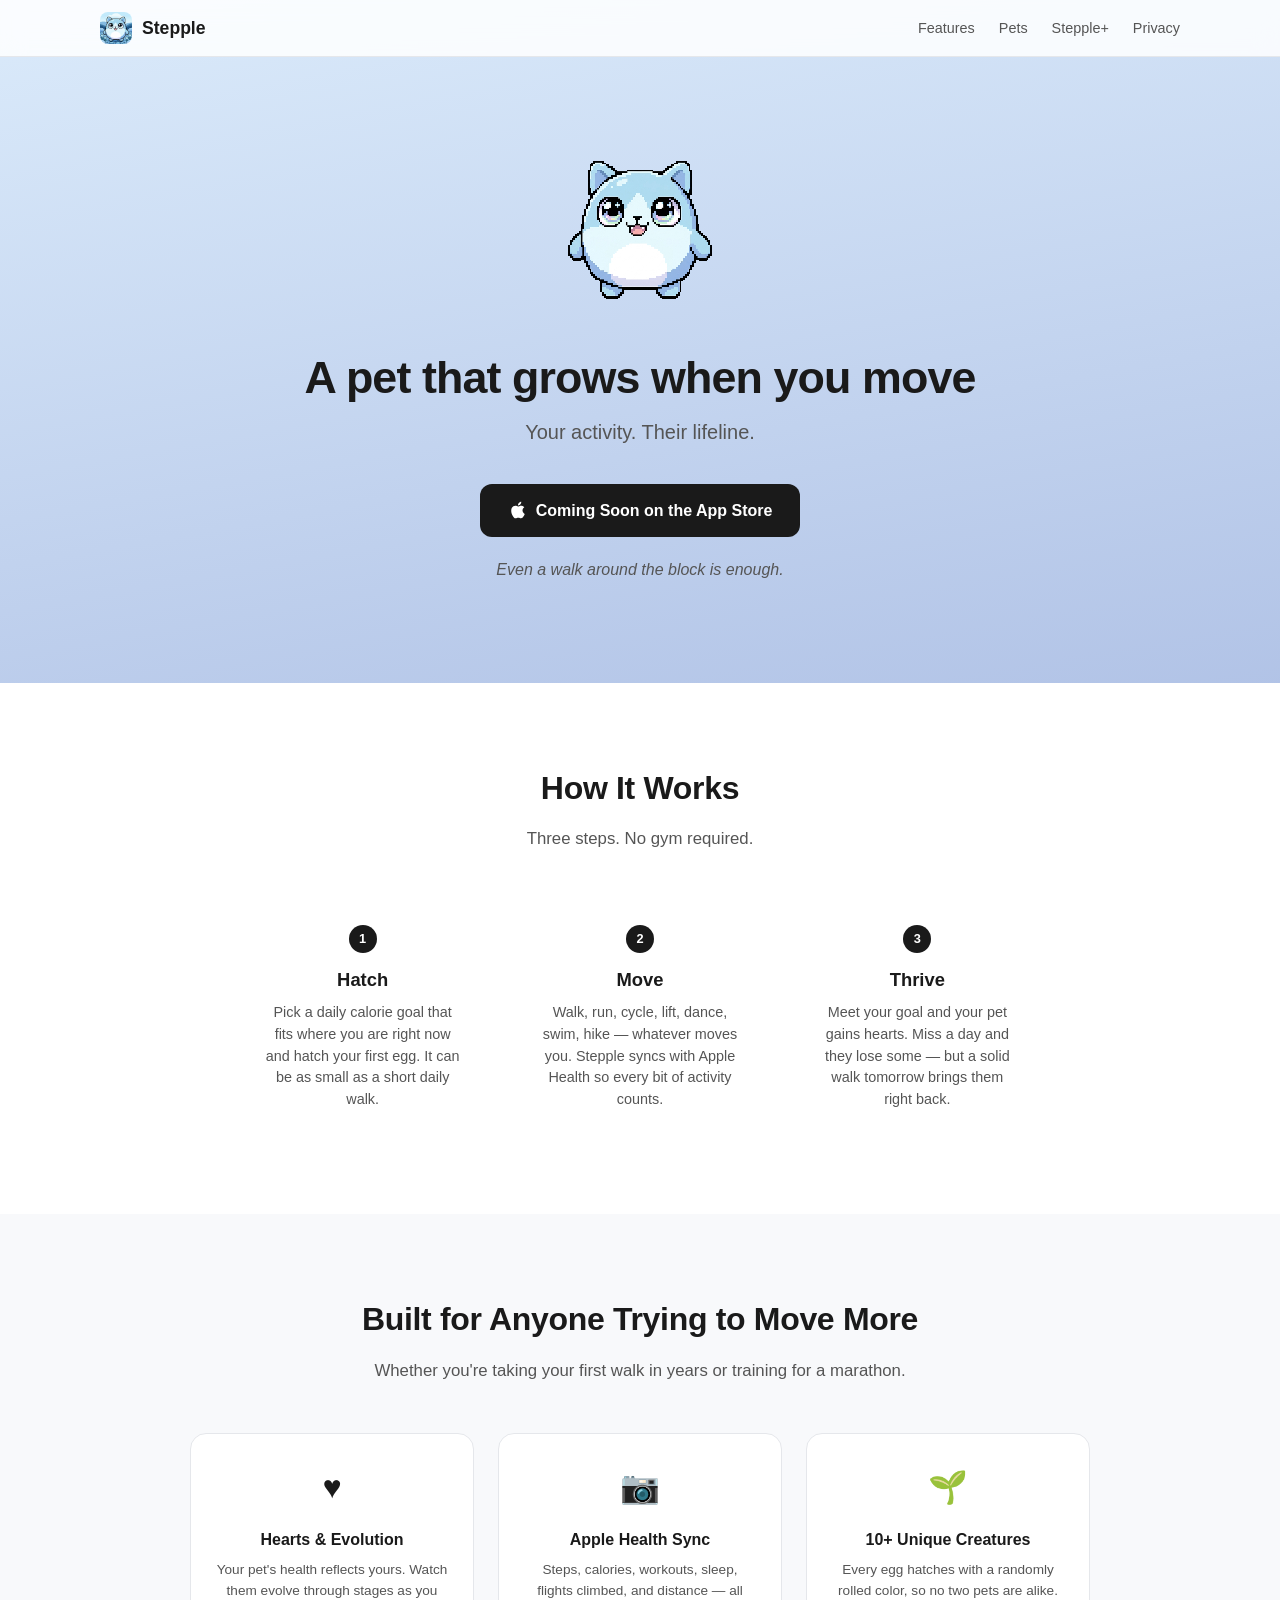
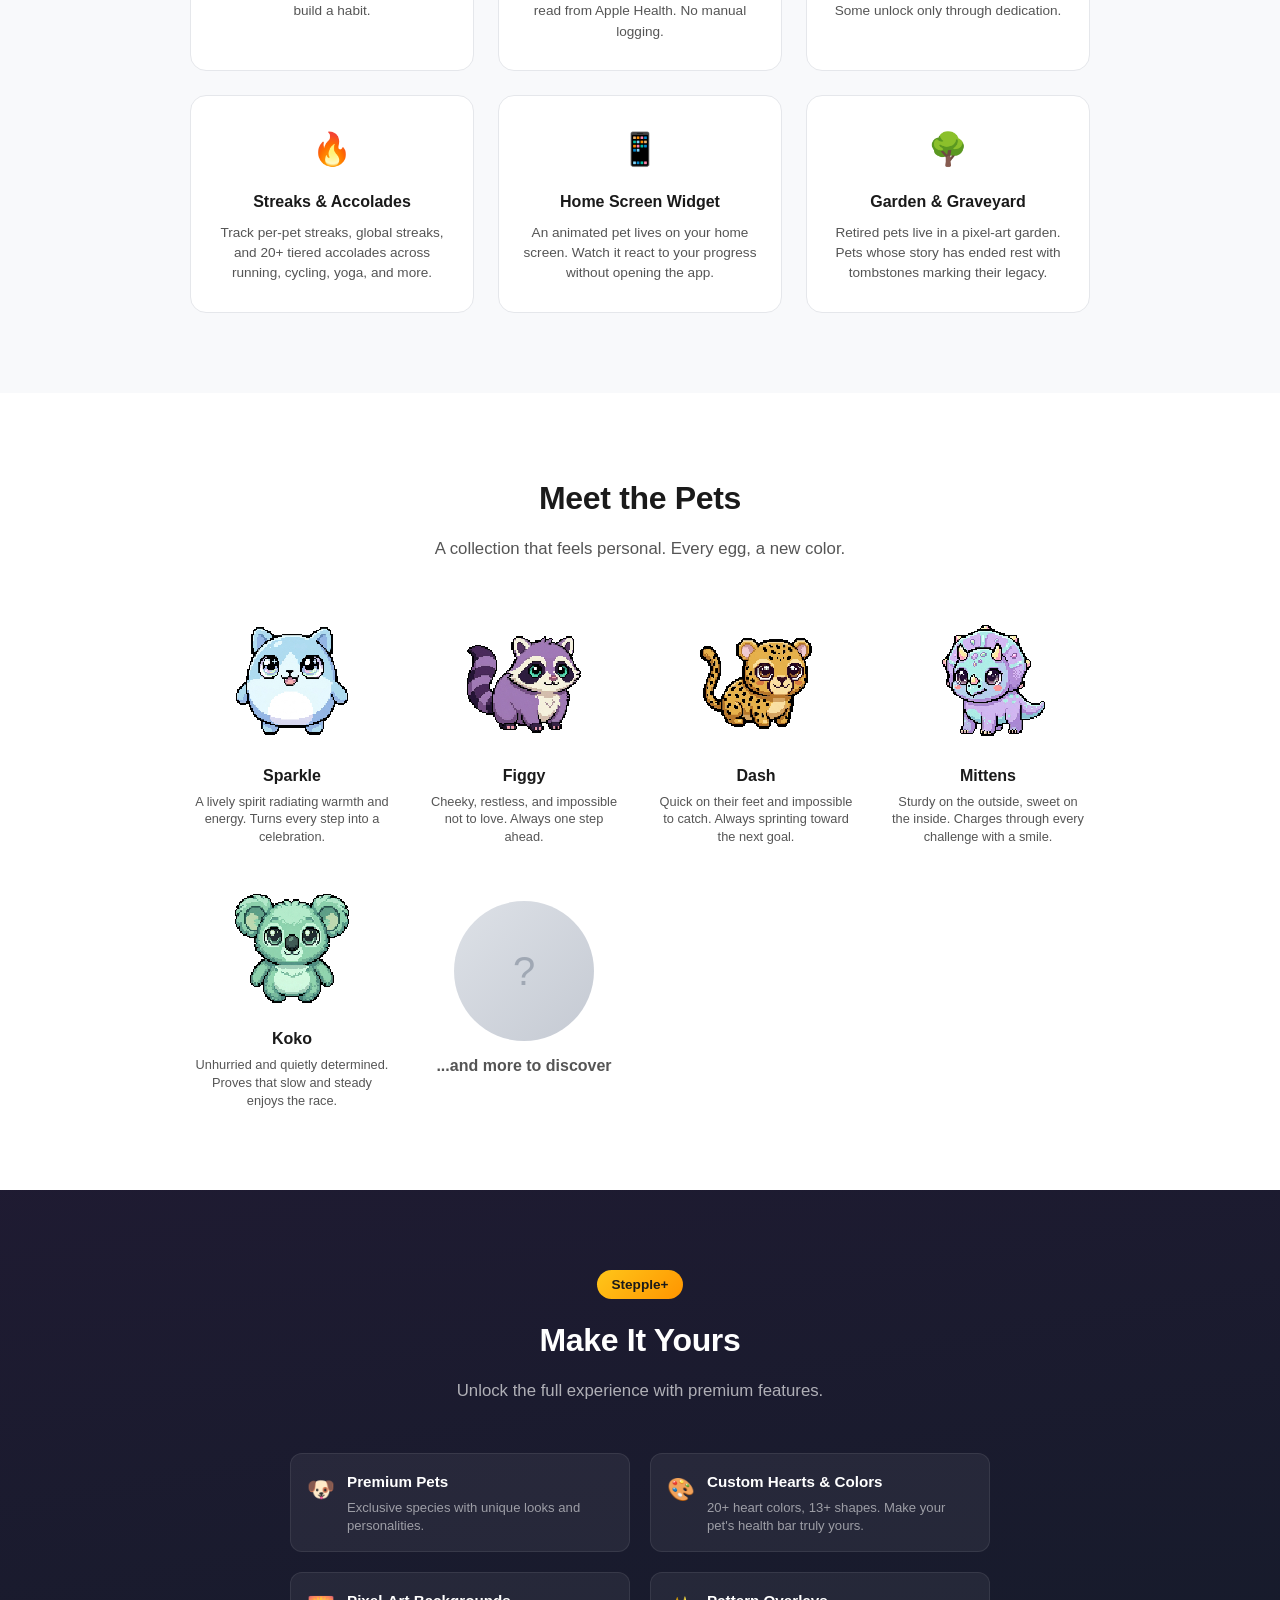
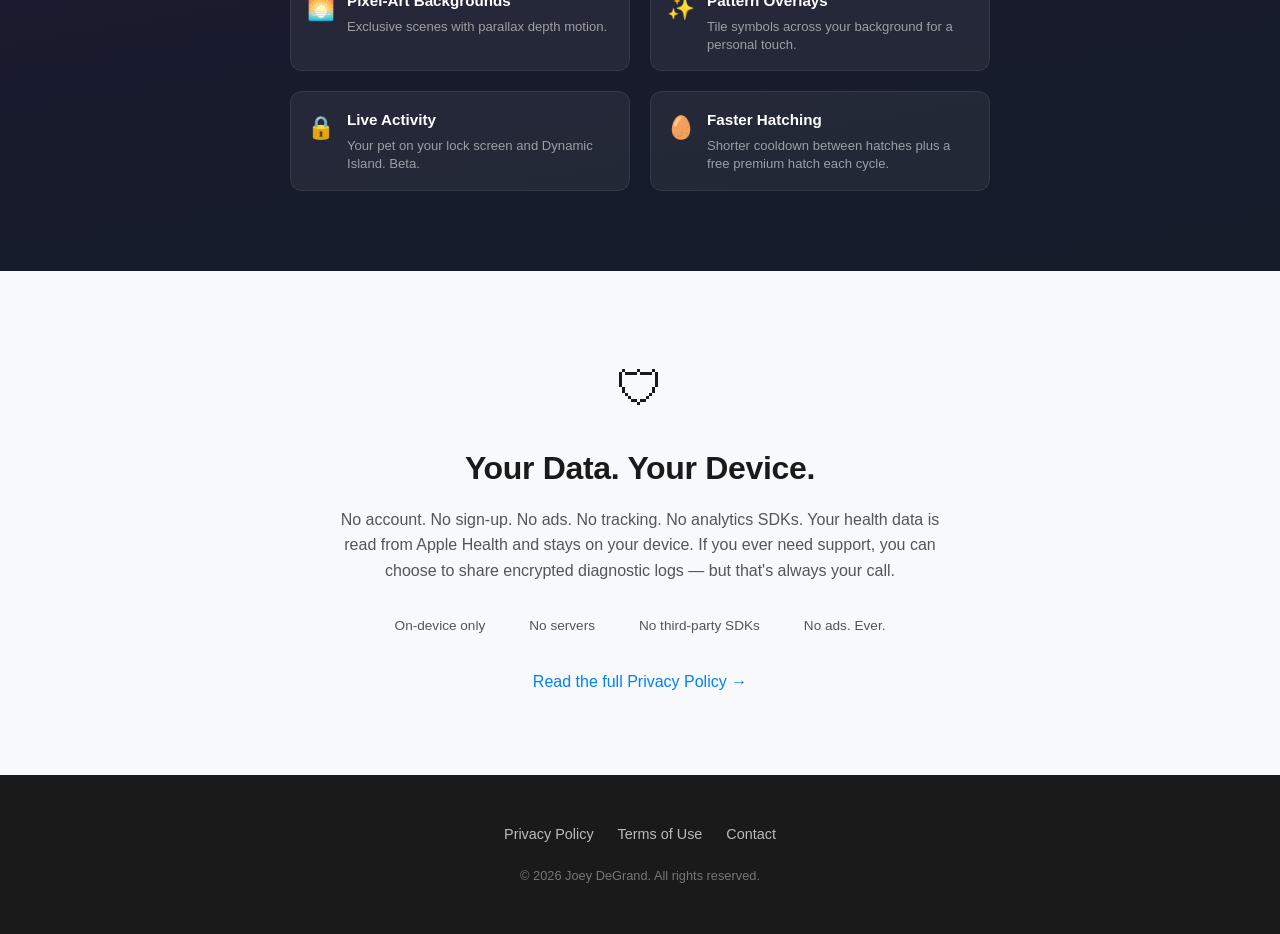
==== index.html @ e7aa1d79 "Initial Stepple website commit" ====
<!DOCTYPE html>
<html lang="en">
<head>
  <meta charset="UTF-8" />
  <meta name="viewport" content="width=device-width, initial-scale=1.0" />
  <title>Stepple — A pet that grows when you move</title>
  <meta name="description" content="Stepple is the little pet that grows when you move. Hatch an egg, set a daily calorie goal, and watch your pet thrive as you stay active. Coming soon to the App Store." />

  <!-- Open Graph -->
  <meta property="og:title" content="Stepple — A pet that grows when you move" />
  <meta property="og:description" content="Hatch an egg, set a daily calorie goal, and watch your pet thrive as you stay active." />
  <meta property="og:image" content="https://stepple.fit/assets/icon.png" />
  <meta property="og:url" content="https://stepple.fit" />
  <meta property="og:type" content="website" />

  <!-- Twitter Card -->
  <meta name="twitter:card" content="summary" />
  <meta name="twitter:title" content="Stepple — A pet that grows when you move" />
  <meta name="twitter:description" content="Hatch an egg, set a daily calorie goal, and watch your pet thrive as you stay active." />
  <meta name="twitter:image" content="https://stepple.fit/assets/icon.png" />

  <link rel="icon" type="image/png" href="assets/icon.png" />
  <link rel="apple-touch-icon" href="assets/icon.png" />
  <link rel="stylesheet" href="styles.css" />
</head>
<body>

  <!-- Navigation -->
  <nav class="nav">
    <div class="nav-inner">
      <a href="#" class="nav-brand">
        <img src="assets/icon.png" alt="Stepple icon" />
        Stepple
      </a>
      <ul class="nav-links">
        <li><a href="#features">Features</a></li>
        <li><a href="#pets">Pets</a></li>
        <li><a href="#plus">Stepple+</a></li>
        <li><a href="#privacy">Privacy</a></li>
      </ul>
    </div>
  </nav>

  <!-- Hero -->
  <section class="hero">
    <div class="container">
      <img src="assets/sparkle.png" alt="Sparkle, a Stepple pet" class="hero-sprite" />
      <h1>A pet that grows when you move</h1>
      <p class="subtitle">Your activity. Their lifeline.</p>
      <a href="#" class="cta-button" onclick="return false;">
        <svg viewBox="0 0 24 24" xmlns="http://www.w3.org/2000/svg"><path d="M18.71 19.5c-.83 1.24-1.71 2.45-3.05 2.47-1.34.03-1.77-.79-3.29-.79-1.53 0-2 .77-3.27.82-1.31.05-2.3-1.32-3.14-2.53C4.25 17 2.94 12.45 4.7 9.39c.87-1.52 2.43-2.48 4.12-2.51 1.28-.02 2.5.87 3.29.87.78 0 2.26-1.07 3.8-.91.65.03 2.47.26 3.64 1.98-.09.06-2.17 1.28-2.15 3.81.03 3.02 2.65 4.03 2.68 4.04-.03.07-.42 1.44-1.38 2.83M13 3.5c.73-.83 1.94-1.46 2.94-1.5.13 1.17-.34 2.35-1.04 3.19-.69.85-1.83 1.51-2.95 1.42-.15-1.15.41-2.35 1.05-3.11z"/></svg>
        Coming Soon on the App Store
      </a>
      <p class="tagline">Even a walk around the block is enough.</p>
    </div>
  </section>

  <!-- How It Works -->
  <section class="section" id="how">
    <div class="container">
      <h2 class="section-title">How It Works</h2>
      <p class="section-subtitle">Three steps. No gym required.</p>
      <div class="steps">
        <div class="step">
          <div class="step-number">1</div>
          <h3>Hatch</h3>
          <p>Pick a daily calorie goal that fits where you are right now and hatch your first egg. It can be as small as a short daily walk.</p>
        </div>
        <div class="step">
          <div class="step-number">2</div>
          <h3>Move</h3>
          <p>Walk, run, cycle, lift, dance, swim, hike — whatever moves you. Stepple syncs with Apple Health so every bit of activity counts.</p>
        </div>
        <div class="step">
          <div class="step-number">3</div>
          <h3>Thrive</h3>
          <p>Meet your goal and your pet gains hearts. Miss a day and they lose some — but a solid walk tomorrow brings them right back.</p>
        </div>
      </div>
    </div>
  </section>

  <!-- Features -->
  <section class="section section-alt" id="features">
    <div class="container">
      <h2 class="section-title">Built for Anyone Trying to Move More</h2>
      <p class="section-subtitle">Whether you're taking your first walk in years or training for a marathon.</p>
      <div class="features-grid">
        <div class="feature-card">
          <div class="feature-icon">&#9829;</div>
          <h3>Hearts &amp; Evolution</h3>
          <p>Your pet's health reflects yours. Watch them evolve through stages as you build a habit.</p>
        </div>
        <div class="feature-card">
          <div class="feature-icon">&#128247;</div>
          <h3>Apple Health Sync</h3>
          <p>Steps, calories, workouts, sleep, flights climbed, and distance — all read from Apple Health. No manual logging.</p>
        </div>
        <div class="feature-card">
          <div class="feature-icon">&#127793;</div>
          <h3>10+ Unique Creatures</h3>
          <p>Every egg hatches with a randomly rolled color, so no two pets are alike. Some unlock only through dedication.</p>
        </div>
        <div class="feature-card">
          <div class="feature-icon">&#128293;</div>
          <h3>Streaks &amp; Accolades</h3>
          <p>Track per-pet streaks, global streaks, and 20+ tiered accolades across running, cycling, yoga, and more.</p>
        </div>
        <div class="feature-card">
          <div class="feature-icon">&#128241;</div>
          <h3>Home Screen Widget</h3>
          <p>An animated pet lives on your home screen. Watch it react to your progress without opening the app.</p>
        </div>
        <div class="feature-card">
          <div class="feature-icon">&#127795;</div>
          <h3>Garden &amp; Graveyard</h3>
          <p>Retired pets live in a pixel-art garden. Pets whose story has ended rest with tombstones marking their legacy.</p>
        </div>
      </div>
    </div>
  </section>

  <!-- Meet the Pets -->
  <section class="section" id="pets">
    <div class="container">
      <h2 class="section-title">Meet the Pets</h2>
      <p class="section-subtitle">A collection that feels personal. Every egg, a new color.</p>
      <div class="pets-grid">
        <div class="pet-card">
          <img src="assets/sparkle.png" alt="Sparkle" />
          <h3>Sparkle</h3>
          <p>A lively spirit radiating warmth and energy. Turns every step into a celebration.</p>
        </div>
        <div class="pet-card">
          <img src="assets/figgy.png" alt="Figgy" />
          <h3>Figgy</h3>
          <p>Cheeky, restless, and impossible not to love. Always one step ahead.</p>
        </div>
        <div class="pet-card">
          <img src="assets/dash.png" alt="Dash" />
          <h3>Dash</h3>
          <p>Quick on their feet and impossible to catch. Always sprinting toward the next goal.</p>
        </div>
        <div class="pet-card">
          <img src="assets/mittens.png" alt="Mittens" />
          <h3>Mittens</h3>
          <p>Sturdy on the outside, sweet on the inside. Charges through every challenge with a smile.</p>
        </div>
        <div class="pet-card">
          <img src="assets/koko.png" alt="Koko" />
          <h3>Koko</h3>
          <p>Unhurried and quietly determined. Proves that slow and steady enjoys the race.</p>
        </div>
        <div class="pet-card pet-mystery">
          <div class="pet-mystery-circle">?</div>
          <h3>...and more to discover</h3>
        </div>
      </div>
    </div>
  </section>

  <!-- Stepple+ -->
  <section class="plus-section" id="plus">
    <div class="container">
      <div style="text-align:center;">
        <span class="plus-badge">Stepple+</span>
        <h2 class="section-title">Make It Yours</h2>
        <p class="section-subtitle">Unlock the full experience with premium features.</p>
      </div>
      <div class="plus-features">
        <div class="plus-feature">
          <span class="plus-feature-icon">&#128054;</span>
          <div>
            <h4>Premium Pets</h4>
            <p>Exclusive species with unique looks and personalities.</p>
          </div>
        </div>
        <div class="plus-feature">
          <span class="plus-feature-icon">&#127912;</span>
          <div>
            <h4>Custom Hearts &amp; Colors</h4>
            <p>20+ heart colors, 13+ shapes. Make your pet's health bar truly yours.</p>
          </div>
        </div>
        <div class="plus-feature">
          <span class="plus-feature-icon">&#127749;</span>
          <div>
            <h4>Pixel-Art Backgrounds</h4>
            <p>Exclusive scenes with parallax depth motion.</p>
          </div>
        </div>
        <div class="plus-feature">
          <span class="plus-feature-icon">&#10024;</span>
          <div>
            <h4>Pattern Overlays</h4>
            <p>Tile symbols across your background for a personal touch.</p>
          </div>
        </div>
        <div class="plus-feature">
          <span class="plus-feature-icon">&#128274;</span>
          <div>
            <h4>Live Activity</h4>
            <p>Your pet on your lock screen and Dynamic Island. Beta.</p>
          </div>
        </div>
        <div class="plus-feature">
          <span class="plus-feature-icon">&#129370;</span>
          <div>
            <h4>Faster Hatching</h4>
            <p>Shorter cooldown between hatches plus a free premium hatch each cycle.</p>
          </div>
        </div>
      </div>
    </div>
  </section>

  <!-- Privacy -->
  <section class="section section-alt" id="privacy">
    <div class="container">
      <div class="privacy-callout">
        <div class="shield">&#128737;</div>
        <h2 class="section-title">Your Data. Your Device.</h2>
        <p style="color: var(--color-text-muted); margin-bottom: 8px;">
          No account. No sign-up. No ads. No tracking. No analytics SDKs.
          Your health data is read from Apple Health and stays on your device.
          If you ever need support, you can choose to share encrypted diagnostic logs — but that's always your call.
        </p>
        <div class="privacy-points">
          <span class="privacy-point">On-device only</span>
          <span class="privacy-point">No servers</span>
          <span class="privacy-point">No third-party SDKs</span>
          <span class="privacy-point">No ads. Ever.</span>
        </div>
        <a href="privacy.html">Read the full Privacy Policy &rarr;</a>
      </div>
    </div>
  </section>

  <!-- Footer -->
  <footer class="footer">
    <div class="container">
      <div class="footer-links">
        <a href="privacy.html">Privacy Policy</a>
        <a href="terms.html">Terms of Use</a>
        <a href="mailto:support@stepple.fit">Contact</a>
      </div>
      <p class="footer-copy">&copy; 2026 Joey DeGrand. All rights reserved.</p>
    </div>
  </footer>

</body>
</html>
---- styles.css ----
/* Stepple — Marketing Website */

:root {
  --color-hero-top: hsl(210, 78%, 92%);
  --color-hero-bottom: hsl(220, 52%, 80%);
  --color-accent: hsl(210, 100%, 50%);
  --color-accent-hover: hsl(210, 100%, 42%);
  --color-text: #1a1a1a;
  --color-text-muted: #555;
  --color-text-light: #888;
  --color-bg-white: #ffffff;
  --color-bg-alt: #f8f9fb;
  --color-border: #e5e7eb;
  --color-premium: hsl(45, 100%, 50%);
  --font-stack: -apple-system, BlinkMacSystemFont, "Segoe UI", Helvetica, Arial, sans-serif;
  --max-width: 1080px;
  --section-padding: 80px 24px;
}

/* Reset */
*, *::before, *::after { box-sizing: border-box; margin: 0; padding: 0; }

html { scroll-behavior: smooth; }

body {
  font-family: var(--font-stack);
  color: var(--color-text);
  line-height: 1.6;
  -webkit-font-smoothing: antialiased;
  -moz-osx-font-smoothing: grayscale;
}

img { max-width: 100%; height: auto; display: block; }
a { color: var(--color-accent); text-decoration: none; }
a:hover { color: var(--color-accent-hover); }

.container {
  max-width: var(--max-width);
  margin: 0 auto;
  padding: 0 24px;
}

/* ── Navigation ── */
.nav {
  position: fixed;
  top: 0;
  left: 0;
  right: 0;
  z-index: 100;
  background: rgba(255, 255, 255, 0.85);
  backdrop-filter: blur(12px);
  -webkit-backdrop-filter: blur(12px);
  border-bottom: 1px solid var(--color-border);
  padding: 12px 24px;
}

.nav-inner {
  max-width: var(--max-width);
  margin: 0 auto;
  display: flex;
  align-items: center;
  justify-content: space-between;
}

.nav-brand {
  display: flex;
  align-items: center;
  gap: 10px;
  font-weight: 700;
  font-size: 1.1rem;
  color: var(--color-text);
  text-decoration: none;
}

.nav-brand img {
  width: 32px;
  height: 32px;
  border-radius: 8px;
}

.nav-links {
  display: flex;
  gap: 24px;
  list-style: none;
}

.nav-links a {
  color: var(--color-text-muted);
  font-size: 0.9rem;
  font-weight: 500;
  transition: color 0.2s;
}

.nav-links a:hover { color: var(--color-text); }

/* ── Hero ── */
.hero {
  padding: 140px 24px 100px;
  background: linear-gradient(170deg, var(--color-hero-top), var(--color-hero-bottom));
  text-align: center;
  overflow: hidden;
}

.hero-sprite {
  width: 180px;
  height: 180px;
  margin: 0 auto 32px;
  image-rendering: pixelated;
  animation: float 3s ease-in-out infinite;
}

.hero h1 {
  font-size: 2.8rem;
  font-weight: 800;
  line-height: 1.15;
  margin-bottom: 12px;
  letter-spacing: -0.02em;
}

.hero .subtitle {
  font-size: 1.25rem;
  color: var(--color-text-muted);
  margin-bottom: 36px;
  font-weight: 400;
}

.hero .tagline {
  font-size: 1rem;
  color: var(--color-text-muted);
  margin-top: 20px;
  font-style: italic;
}

@keyframes float {
  0%, 100% { transform: translateY(0); }
  50% { transform: translateY(-10px); }
}

/* ── CTA Button ── */
.cta-button {
  display: inline-flex;
  align-items: center;
  gap: 8px;
  background: var(--color-text);
  color: #fff;
  padding: 14px 28px;
  border-radius: 12px;
  font-size: 1rem;
  font-weight: 600;
  transition: transform 0.2s, box-shadow 0.2s;
  text-decoration: none;
}

.cta-button:hover {
  color: #fff;
  transform: translateY(-2px);
  box-shadow: 0 8px 24px rgba(0, 0, 0, 0.15);
}

.cta-button svg {
  width: 20px;
  height: 20px;
  fill: currentColor;
}

/* ── Section basics ── */
.section {
  padding: var(--section-padding);
}

.section-alt {
  background: var(--color-bg-alt);
}

.section-title {
  font-size: 2rem;
  font-weight: 700;
  text-align: center;
  margin-bottom: 12px;
  letter-spacing: -0.01em;
}

.section-subtitle {
  font-size: 1.05rem;
  color: var(--color-text-muted);
  text-align: center;
  margin-bottom: 48px;
  max-width: 560px;
  margin-left: auto;
  margin-right: auto;
}

/* ── How It Works ── */
.steps {
  display: grid;
  grid-template-columns: repeat(3, 1fr);
  gap: 32px;
  max-width: 800px;
  margin: 0 auto;
}

.step {
  text-align: center;
  padding: 24px;
}

.step-icon {
  font-size: 2.5rem;
  margin-bottom: 16px;
}

.step-number {
  display: inline-flex;
  align-items: center;
  justify-content: center;
  width: 28px;
  height: 28px;
  border-radius: 50%;
  background: var(--color-text);
  color: #fff;
  font-size: 0.8rem;
  font-weight: 700;
  margin-bottom: 12px;
}

.step h3 {
  font-size: 1.15rem;
  font-weight: 700;
  margin-bottom: 8px;
}

.step p {
  font-size: 0.9rem;
  color: var(--color-text-muted);
  line-height: 1.5;
}

/* ── Features Grid ── */
.features-grid {
  display: grid;
  grid-template-columns: repeat(3, 1fr);
  gap: 24px;
  max-width: 900px;
  margin: 0 auto;
}

.feature-card {
  background: var(--color-bg-white);
  border: 1px solid var(--color-border);
  border-radius: 16px;
  padding: 28px 24px;
  text-align: center;
  transition: transform 0.2s, box-shadow 0.2s;
}

.feature-card:hover {
  transform: translateY(-4px);
  box-shadow: 0 8px 24px rgba(0, 0, 0, 0.06);
}

.feature-icon {
  font-size: 2rem;
  margin-bottom: 14px;
}

.feature-card h3 {
  font-size: 1rem;
  font-weight: 700;
  margin-bottom: 8px;
}

.feature-card p {
  font-size: 0.85rem;
  color: var(--color-text-muted);
  line-height: 1.5;
}

/* ── Meet the Pets ── */
.pets-grid {
  display: grid;
  grid-template-columns: repeat(auto-fit, minmax(160px, 1fr));
  gap: 28px;
  max-width: 900px;
  margin: 0 auto;
}

.pet-card {
  text-align: center;
  transition: transform 0.3s;
}

.pet-card:hover {
  transform: scale(1.05);
}

.pet-card img {
  width: 140px;
  height: 140px;
  margin: 0 auto 12px;
  image-rendering: pixelated;
  transition: filter 0.6s;
}

.pet-card:hover img {
  filter: hue-rotate(30deg);
}

.pet-card h3 {
  font-size: 1rem;
  font-weight: 700;
  margin-bottom: 4px;
}

.pet-card p {
  font-size: 0.8rem;
  color: var(--color-text-muted);
  line-height: 1.4;
  max-width: 200px;
  margin: 0 auto;
}

.pet-mystery {
  display: flex;
  flex-direction: column;
  align-items: center;
  justify-content: center;
}

.pet-mystery-circle {
  width: 140px;
  height: 140px;
  border-radius: 50%;
  background: linear-gradient(135deg, #dde1e7, #c5cad3);
  margin-bottom: 12px;
  display: flex;
  align-items: center;
  justify-content: center;
  font-size: 2.5rem;
  color: #a0a8b4;
}

.pet-mystery h3 {
  font-size: 1rem;
  font-weight: 700;
  color: var(--color-text-muted);
}

/* ── Stepple+ ── */
.plus-section {
  padding: var(--section-padding);
  background: linear-gradient(170deg, hsl(250, 30%, 15%), hsl(220, 35%, 12%));
  color: #fff;
}

.plus-section .section-title { color: #fff; }
.plus-section .section-subtitle { color: rgba(255, 255, 255, 0.65); }

.plus-badge {
  display: inline-block;
  background: linear-gradient(135deg, hsl(45, 100%, 55%), hsl(35, 100%, 50%));
  color: #1a1a1a;
  padding: 4px 14px;
  border-radius: 20px;
  font-size: 0.85rem;
  font-weight: 700;
  margin-bottom: 16px;
}

.plus-features {
  display: grid;
  grid-template-columns: repeat(2, 1fr);
  gap: 20px;
  max-width: 700px;
  margin: 0 auto;
}

.plus-feature {
  display: flex;
  align-items: flex-start;
  gap: 12px;
  padding: 16px;
  background: rgba(255, 255, 255, 0.06);
  border-radius: 12px;
  border: 1px solid rgba(255, 255, 255, 0.08);
}

.plus-feature-icon {
  font-size: 1.4rem;
  flex-shrink: 0;
  margin-top: 2px;
}

.plus-feature h4 {
  font-size: 0.95rem;
  font-weight: 600;
  margin-bottom: 4px;
}

.plus-feature p {
  font-size: 0.82rem;
  color: rgba(255, 255, 255, 0.55);
  line-height: 1.4;
}

/* ── Privacy Callout ── */
.privacy-callout {
  text-align: center;
  max-width: 600px;
  margin: 0 auto;
}

.privacy-callout .shield {
  font-size: 3rem;
  margin-bottom: 16px;
}

.privacy-points {
  display: flex;
  flex-wrap: wrap;
  justify-content: center;
  gap: 12px;
  margin-top: 24px;
  margin-bottom: 24px;
}

.privacy-point {
  background: var(--color-bg-alt);
  padding: 8px 16px;
  border-radius: 20px;
  font-size: 0.85rem;
  font-weight: 500;
  color: var(--color-text-muted);
}

/* ── Footer ── */
.footer {
  padding: 48px 24px;
  background: var(--color-text);
  color: rgba(255, 255, 255, 0.7);
  text-align: center;
}

.footer-links {
  display: flex;
  justify-content: center;
  gap: 24px;
  margin-bottom: 20px;
  flex-wrap: wrap;
}

.footer-links a {
  color: rgba(255, 255, 255, 0.7);
  font-size: 0.9rem;
  transition: color 0.2s;
}

.footer-links a:hover { color: #fff; }

.footer-copy {
  font-size: 0.8rem;
  color: rgba(255, 255, 255, 0.4);
}

/* ── Legal pages ── */
.legal-page {
  max-width: 720px;
  margin: 0 auto;
  padding: 100px 24px 60px;
}

.legal-page h1 { font-size: 1.8rem; margin-bottom: 8px; }
.legal-page h2 { font-size: 1.2rem; margin-top: 2em; margin-bottom: 0.5em; }
.legal-page p, .legal-page li { font-size: 0.95rem; }
.legal-page ul { padding-left: 1.4em; }
.legal-page p { margin-bottom: 0.8em; }

.legal-back {
  display: inline-flex;
  align-items: center;
  gap: 6px;
  margin-bottom: 32px;
  font-size: 0.9rem;
  color: var(--color-accent);
}

/* ── Responsive ── */
@media (max-width: 768px) {
  .nav-inner { flex-wrap: wrap; gap: 8px; }
  .nav-links { gap: 16px; }
  .nav-links a { font-size: 0.82rem; }

  .hero { padding: 120px 20px 70px; }
  .hero h1 { font-size: 2rem; }
  .hero .subtitle { font-size: 1.05rem; }
  .hero-sprite { width: 140px; height: 140px; }

  .steps { grid-template-columns: 1fr; gap: 16px; }
  .features-grid { grid-template-columns: 1fr 1fr; gap: 16px; }
  .pets-grid { grid-template-columns: repeat(2, 1fr); gap: 20px; }
  .plus-features { grid-template-columns: 1fr; }

  :root { --section-padding: 56px 20px; }
}

@media (max-width: 520px) {
  .nav-brand { font-size: 1rem; }
  .nav-links { gap: 12px; }
  .nav-links a { font-size: 0.78rem; }
}

@media (max-width: 480px) {
  .hero h1 { font-size: 1.7rem; }
  .features-grid { grid-template-columns: 1fr; }
  .pets-grid { grid-template-columns: repeat(2, 1fr); }
  .nav-links { gap: 12px; }
}

/* ── Reduced motion ── */
@media (prefers-reduced-motion: reduce) {
  .hero-sprite { animation: none; }
  .pet-card, .feature-card, .cta-button { transition: none; }
  html { scroll-behavior: auto; }
}
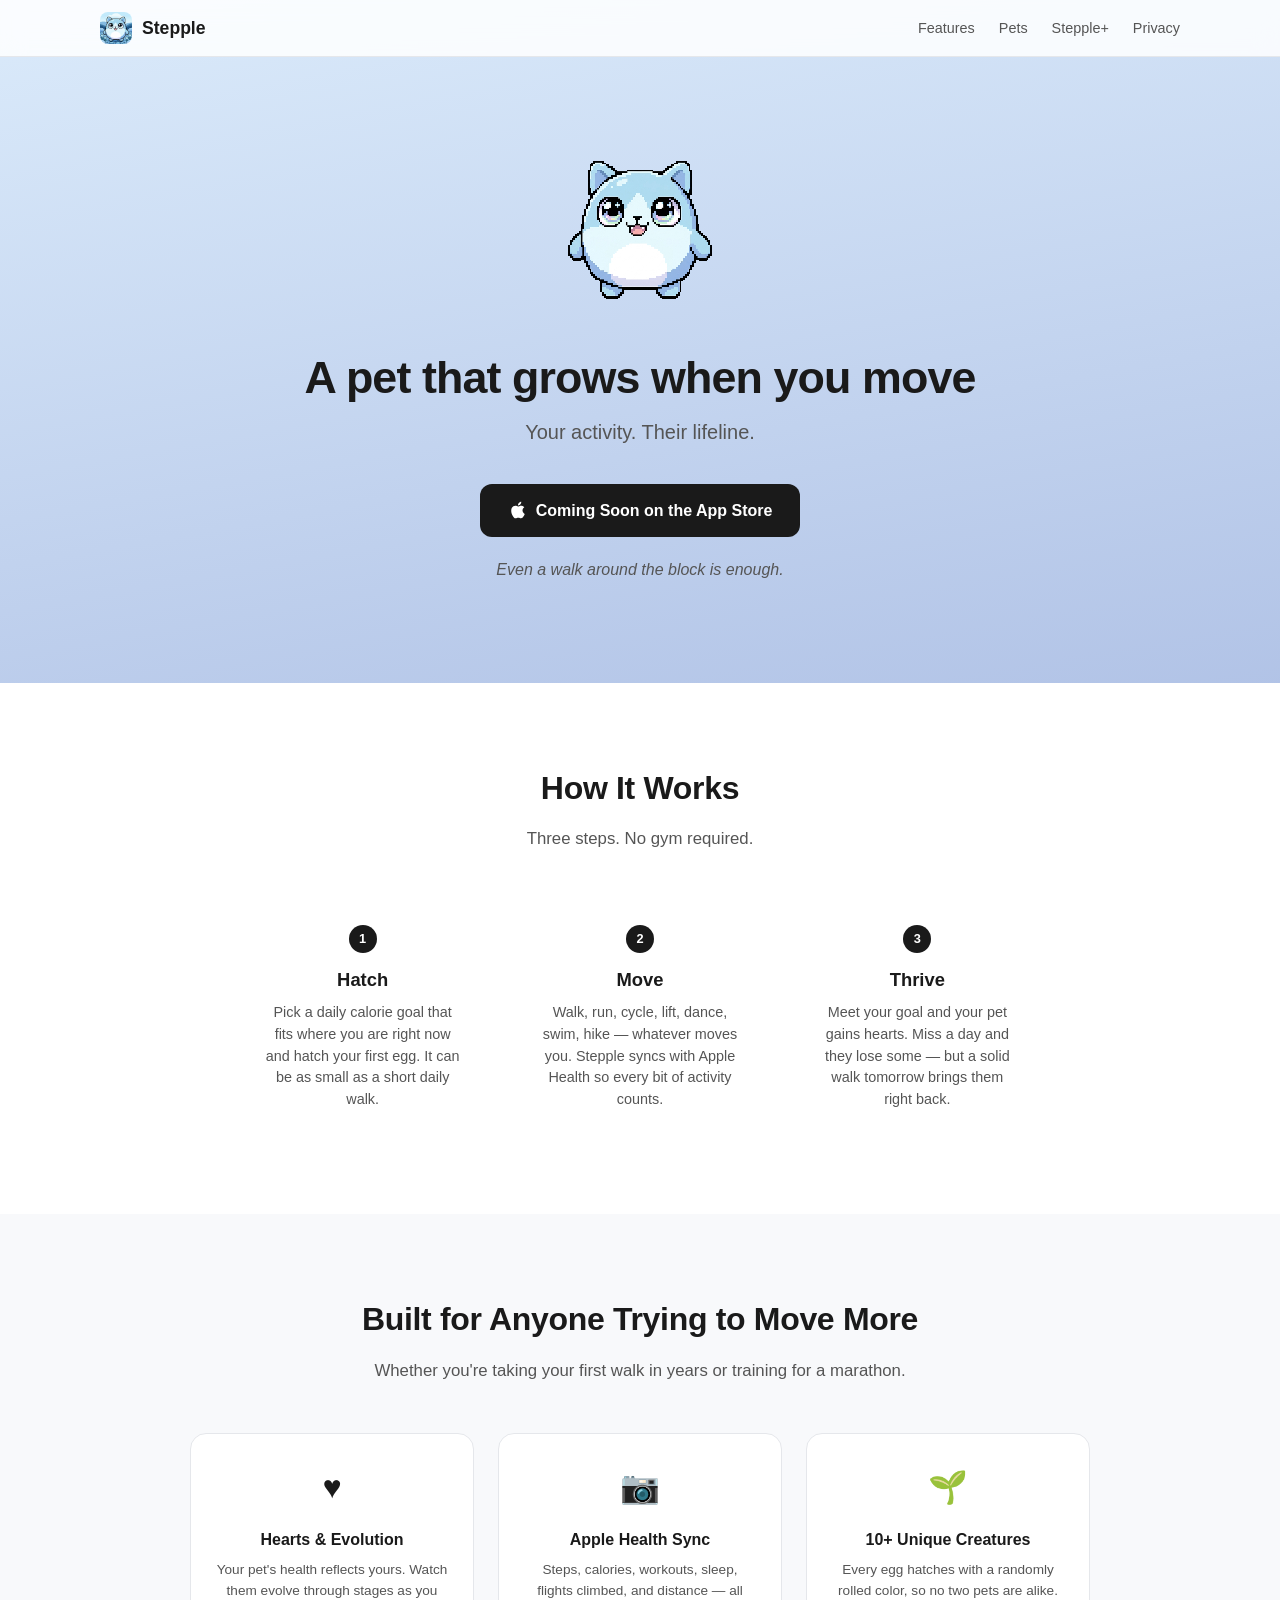
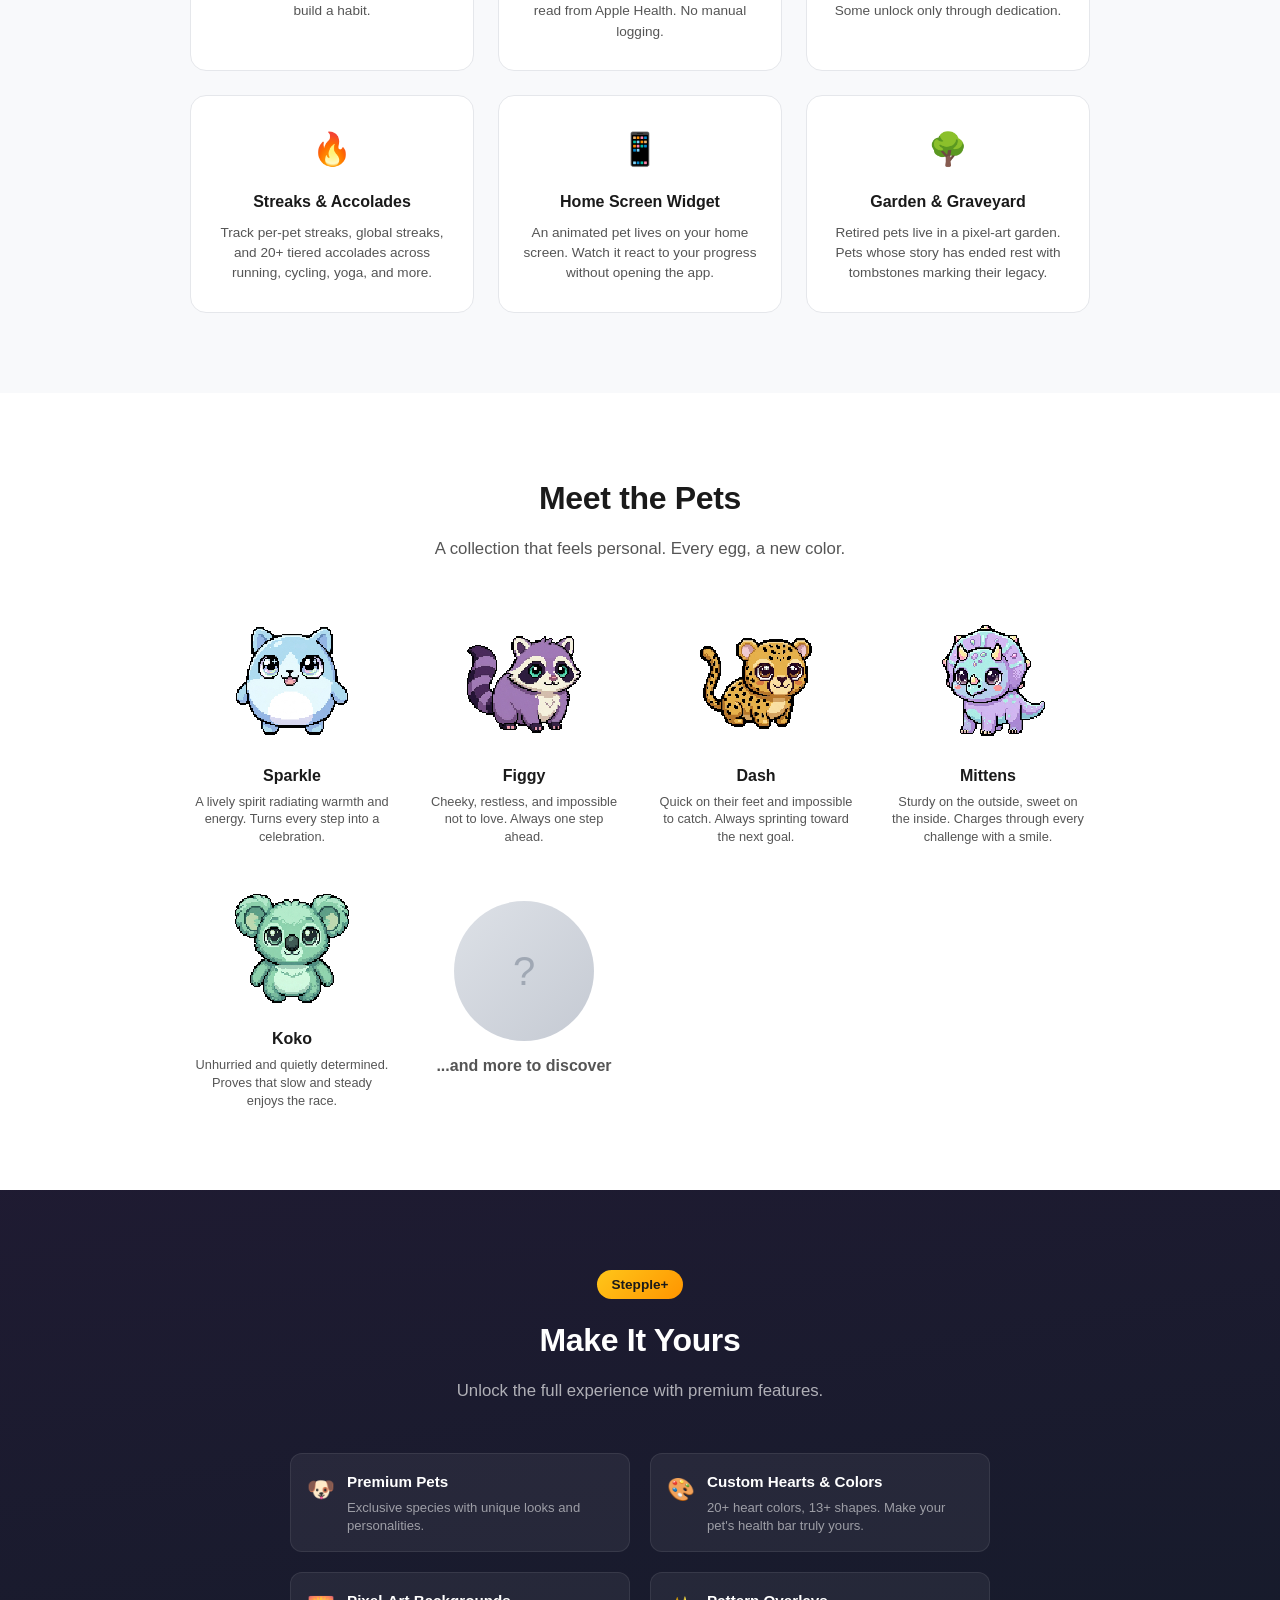
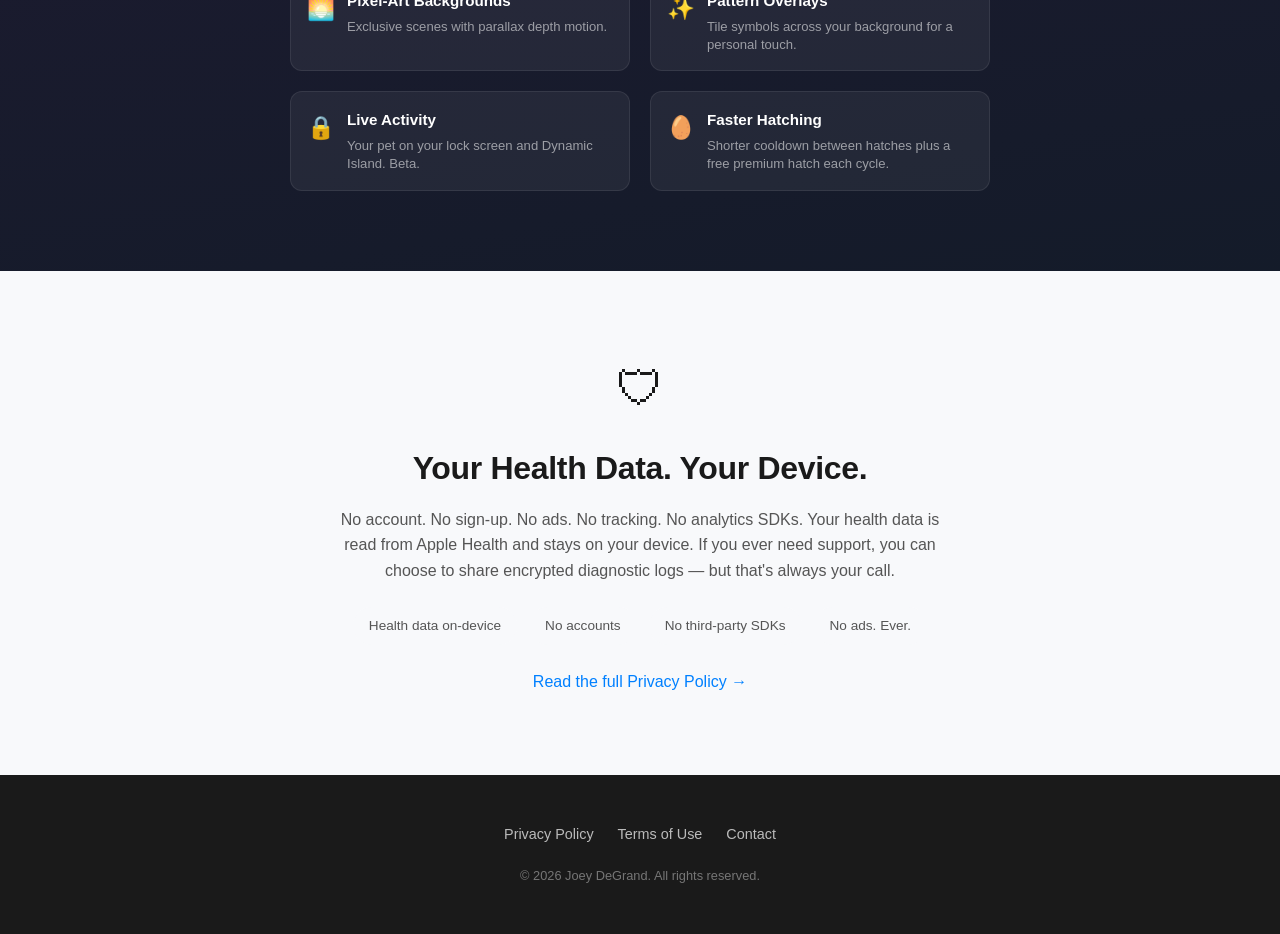
==== commit 8e380752: "mention no health data leaves device" ====
--- a/index.html
+++ b/index.html
@@ -219,15 +219,15 @@
     <div class="container">
       <div class="privacy-callout">
         <div class="shield">&#128737;</div>
-        <h2 class="section-title">Your Data. Your Device.</h2>
+        <h2 class="section-title">Your Health Data. Your Device.</h2>
         <p style="color: var(--color-text-muted); margin-bottom: 8px;">
           No account. No sign-up. No ads. No tracking. No analytics SDKs.
           Your health data is read from Apple Health and stays on your device.
-          If you ever need support, you can choose to share encrypted diagnostic logs — but that's always your call.
+          If you ever need support, you can choose to share encrypted diagnostic logs &mdash; but that's always your call.
         </p>
         <div class="privacy-points">
-          <span class="privacy-point">On-device only</span>
-          <span class="privacy-point">No servers</span>
+          <span class="privacy-point">Health data on-device</span>
+          <span class="privacy-point">No accounts</span>
           <span class="privacy-point">No third-party SDKs</span>
           <span class="privacy-point">No ads. Ever.</span>
         </div>
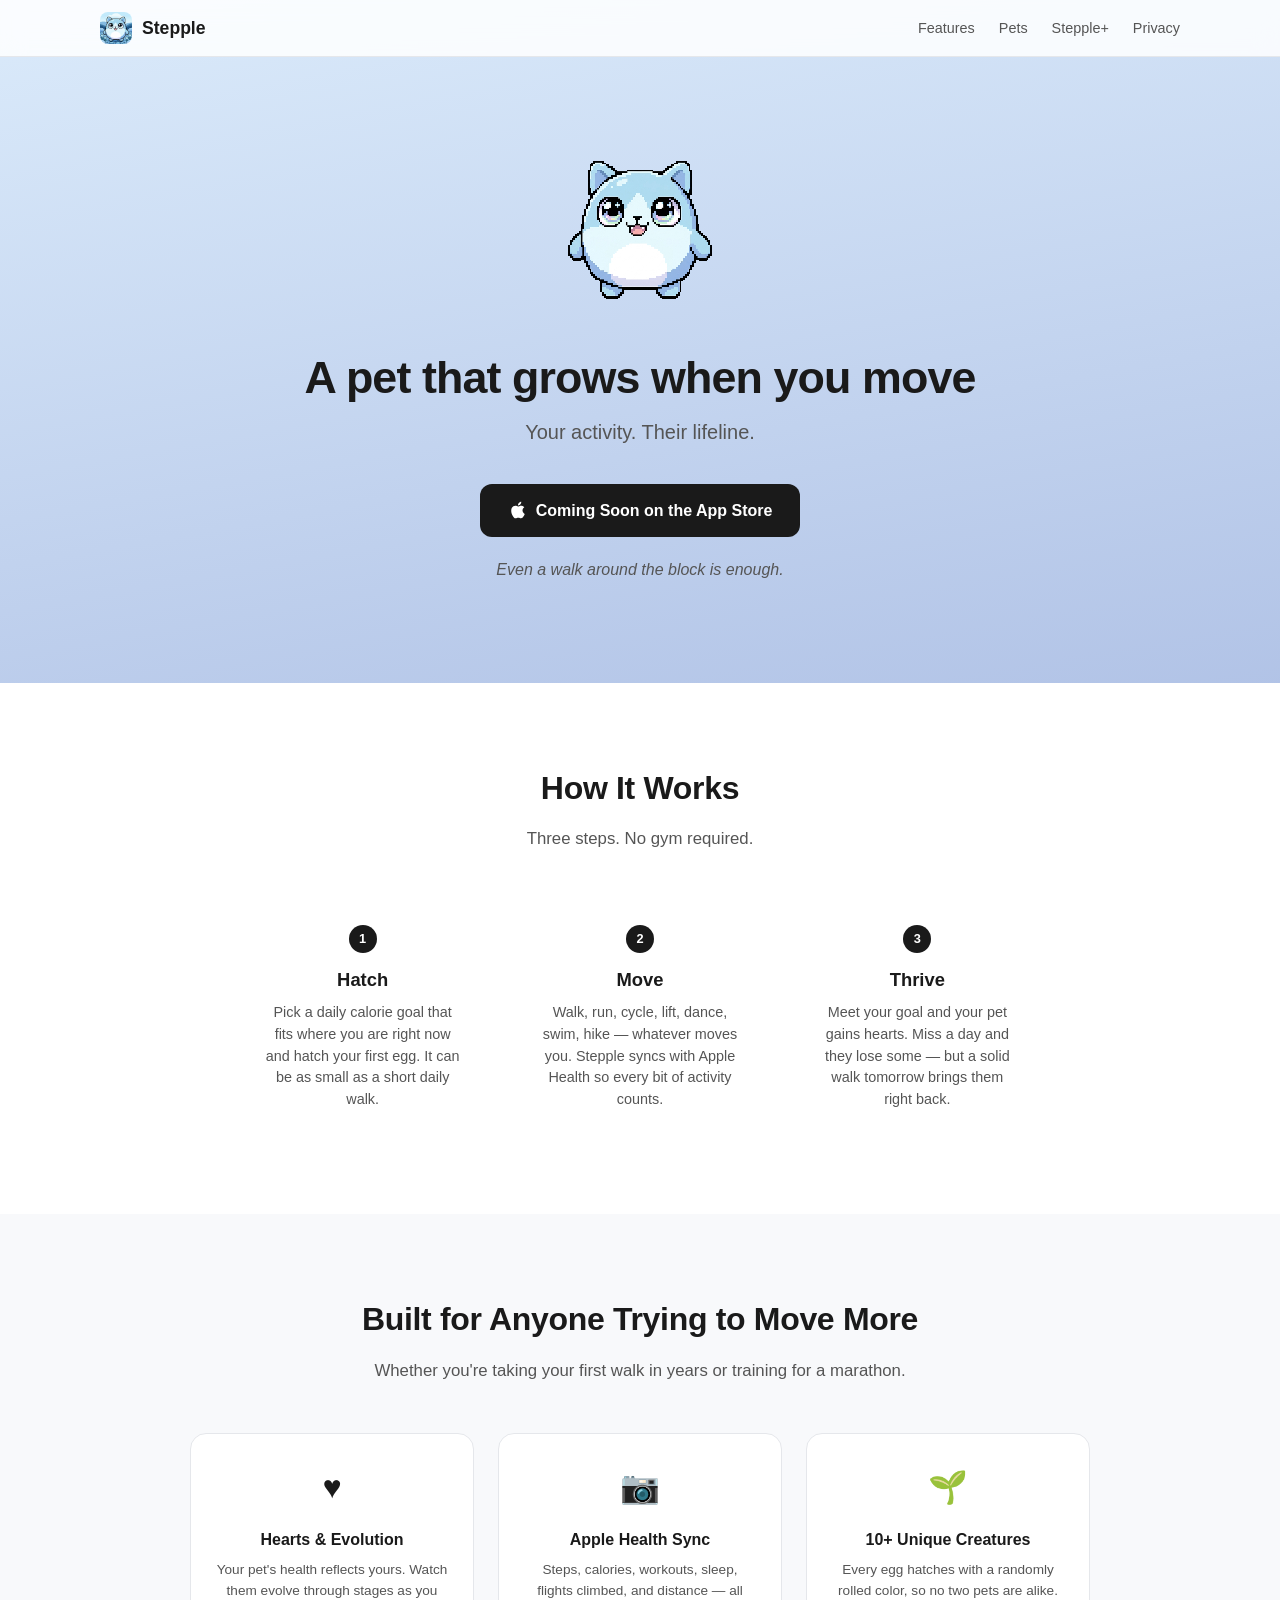
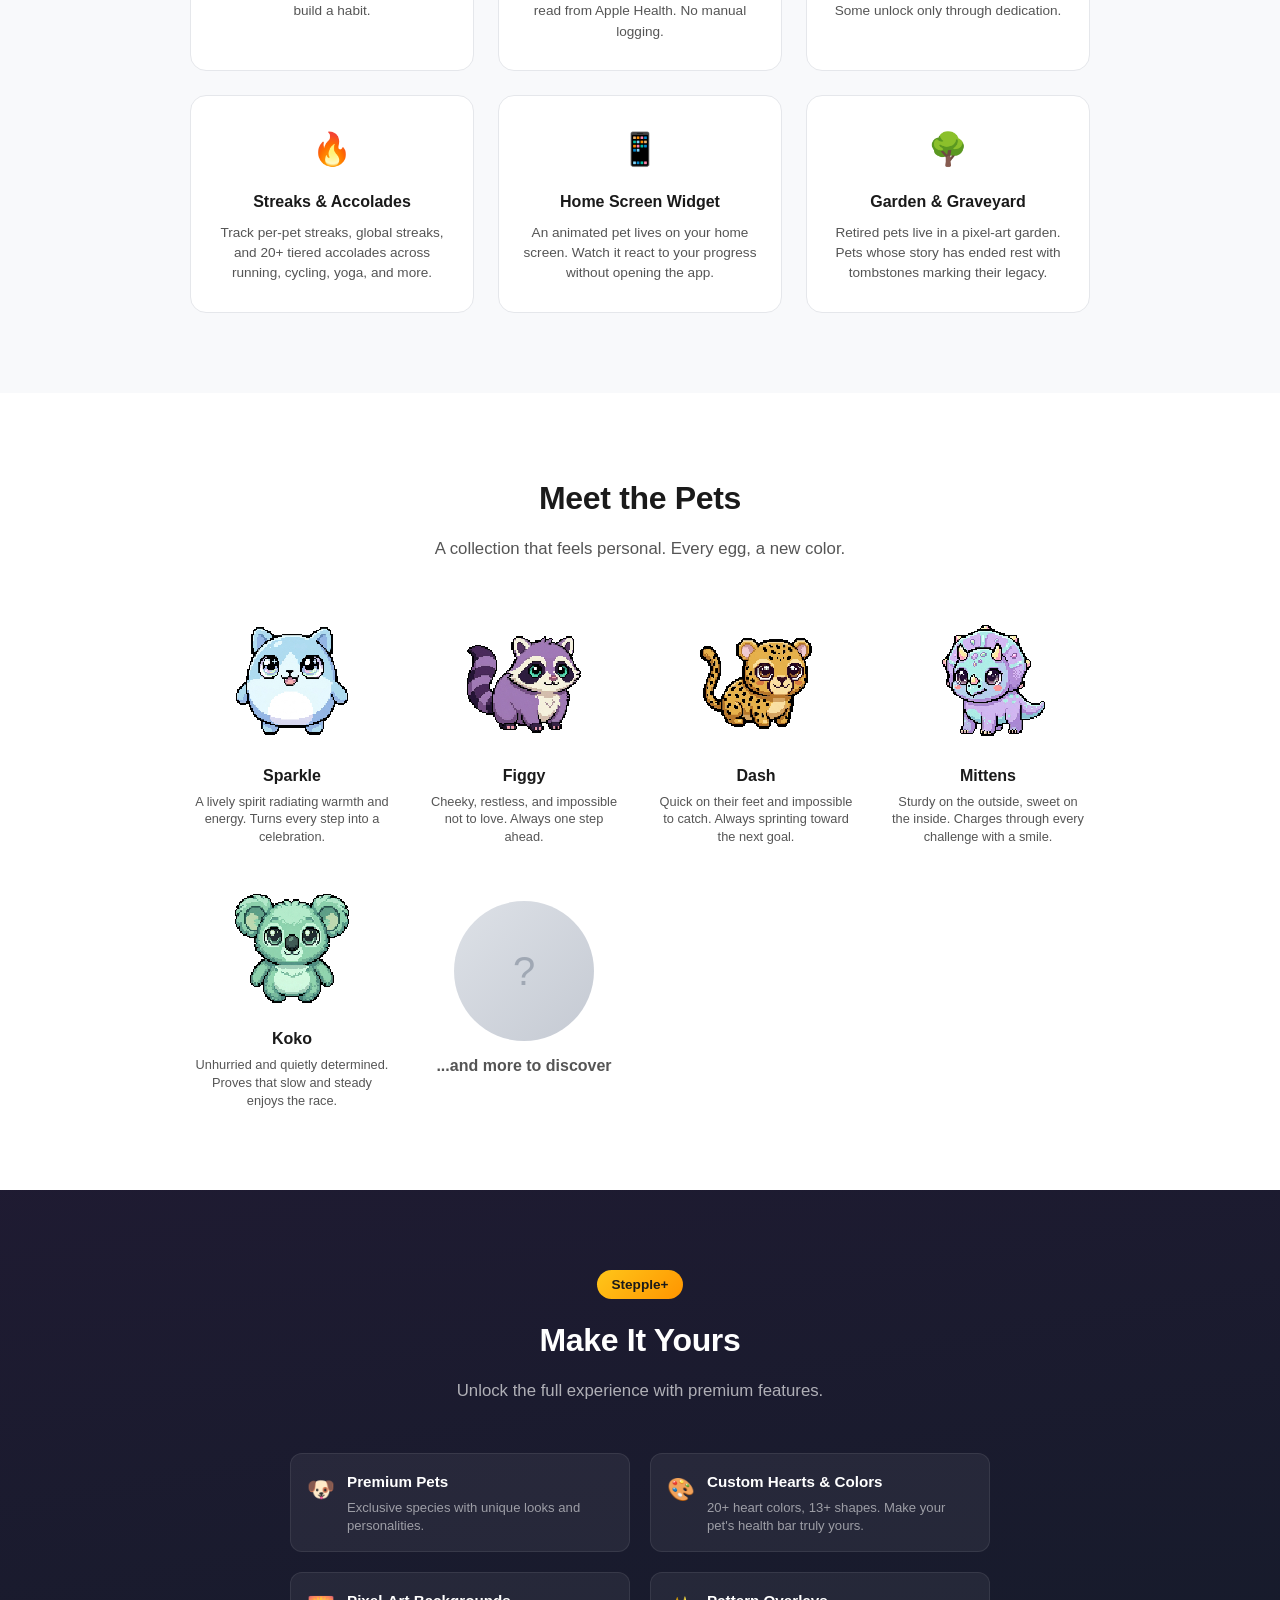
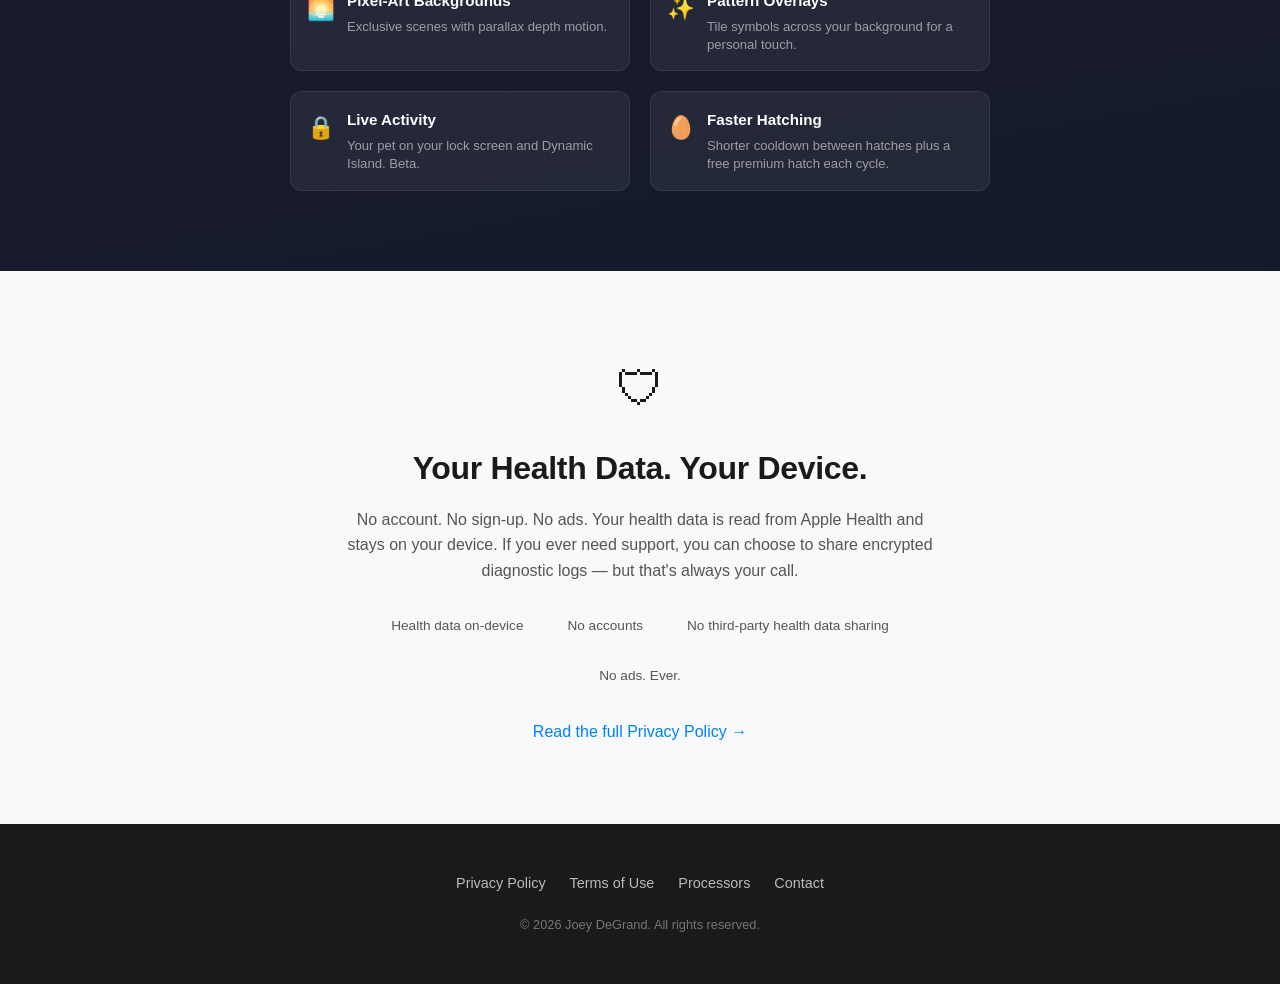
==== commit 7dc97486: "privacy and terms updates" ====
--- a/index.html
+++ b/index.html
@@ -221,14 +221,14 @@
         <div class="shield">&#128737;</div>
         <h2 class="section-title">Your Health Data. Your Device.</h2>
         <p style="color: var(--color-text-muted); margin-bottom: 8px;">
-          No account. No sign-up. No ads. No tracking. No analytics SDKs.
+          No account. No sign-up. No ads.
           Your health data is read from Apple Health and stays on your device.
           If you ever need support, you can choose to share encrypted diagnostic logs &mdash; but that's always your call.
         </p>
         <div class="privacy-points">
           <span class="privacy-point">Health data on-device</span>
           <span class="privacy-point">No accounts</span>
-          <span class="privacy-point">No third-party SDKs</span>
+          <span class="privacy-point">No third-party health data sharing</span>
           <span class="privacy-point">No ads. Ever.</span>
         </div>
         <a href="privacy.html">Read the full Privacy Policy &rarr;</a>
@@ -242,6 +242,7 @@
       <div class="footer-links">
         <a href="privacy.html">Privacy Policy</a>
         <a href="terms.html">Terms of Use</a>
+        <a href="processors.html">Processors</a>
         <a href="mailto:support@stepple.fit">Contact</a>
       </div>
       <p class="footer-copy">&copy; 2026 Joey DeGrand. All rights reserved.</p>
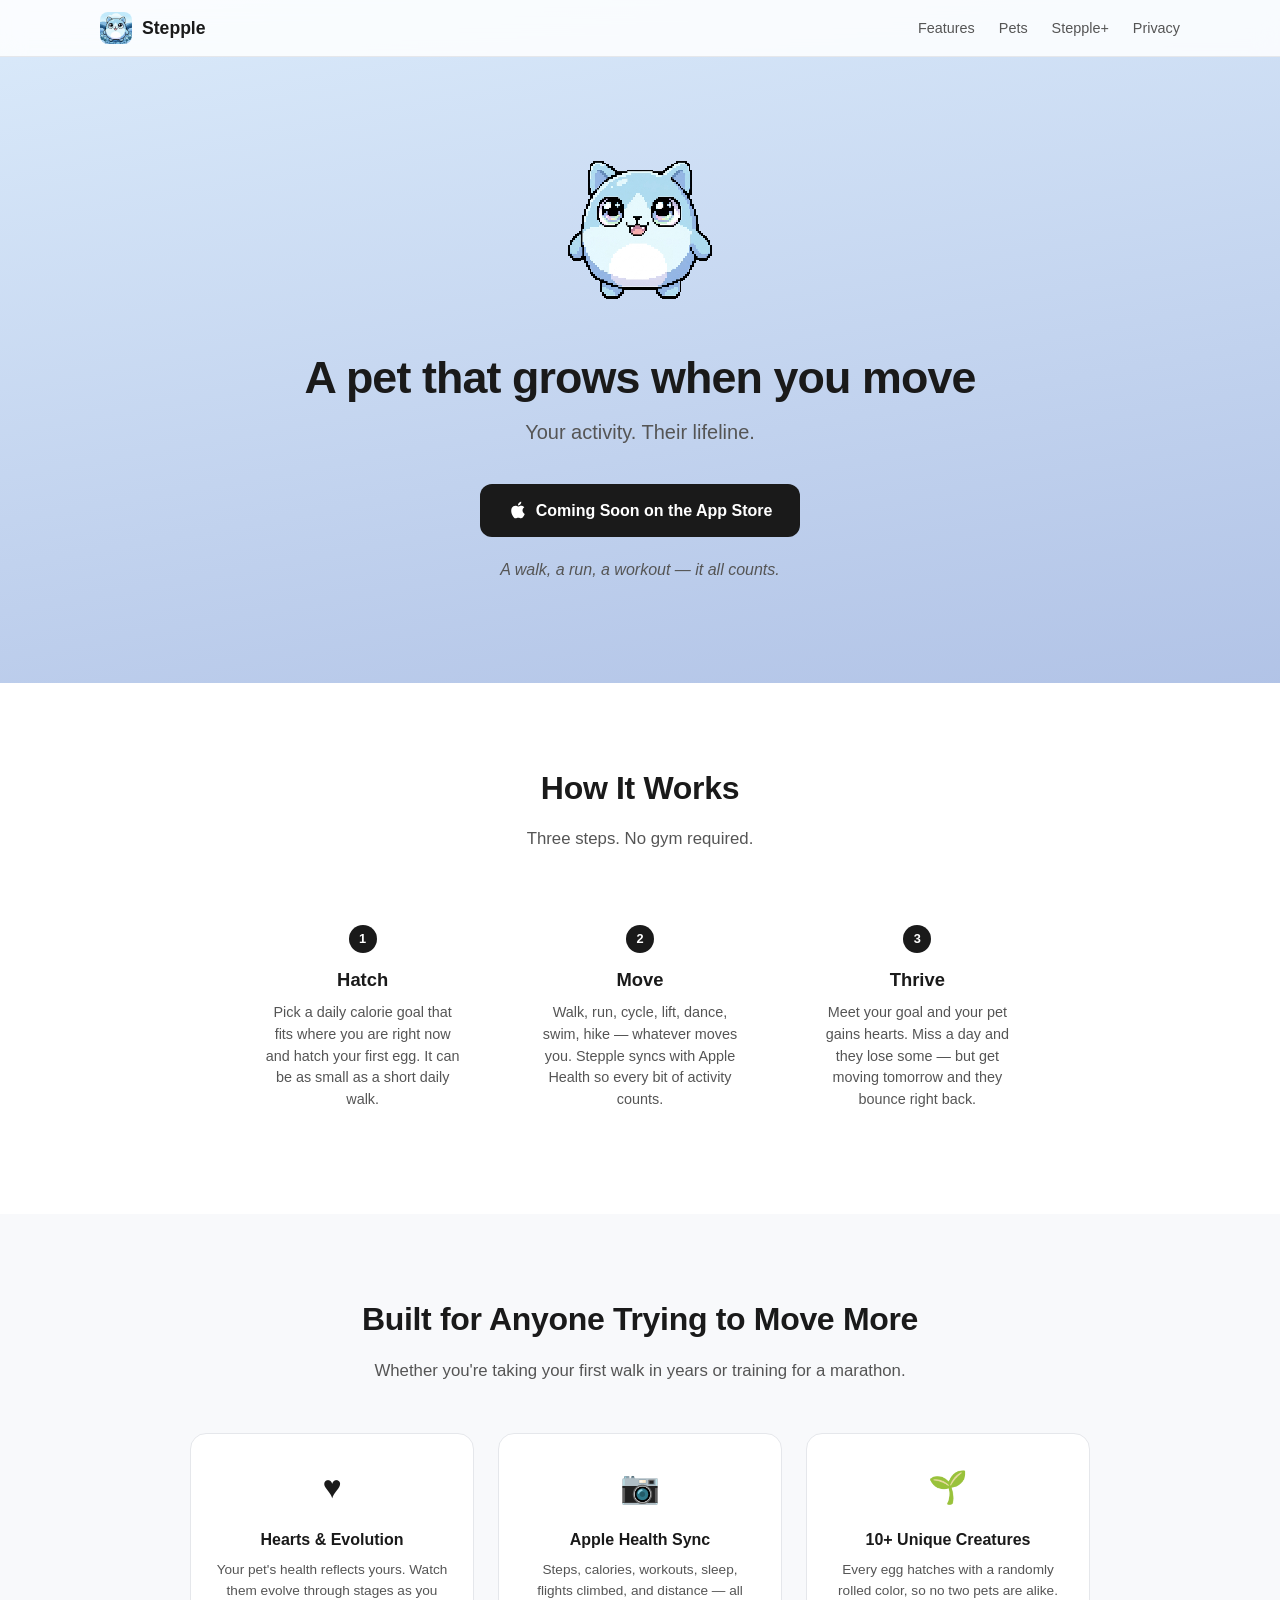
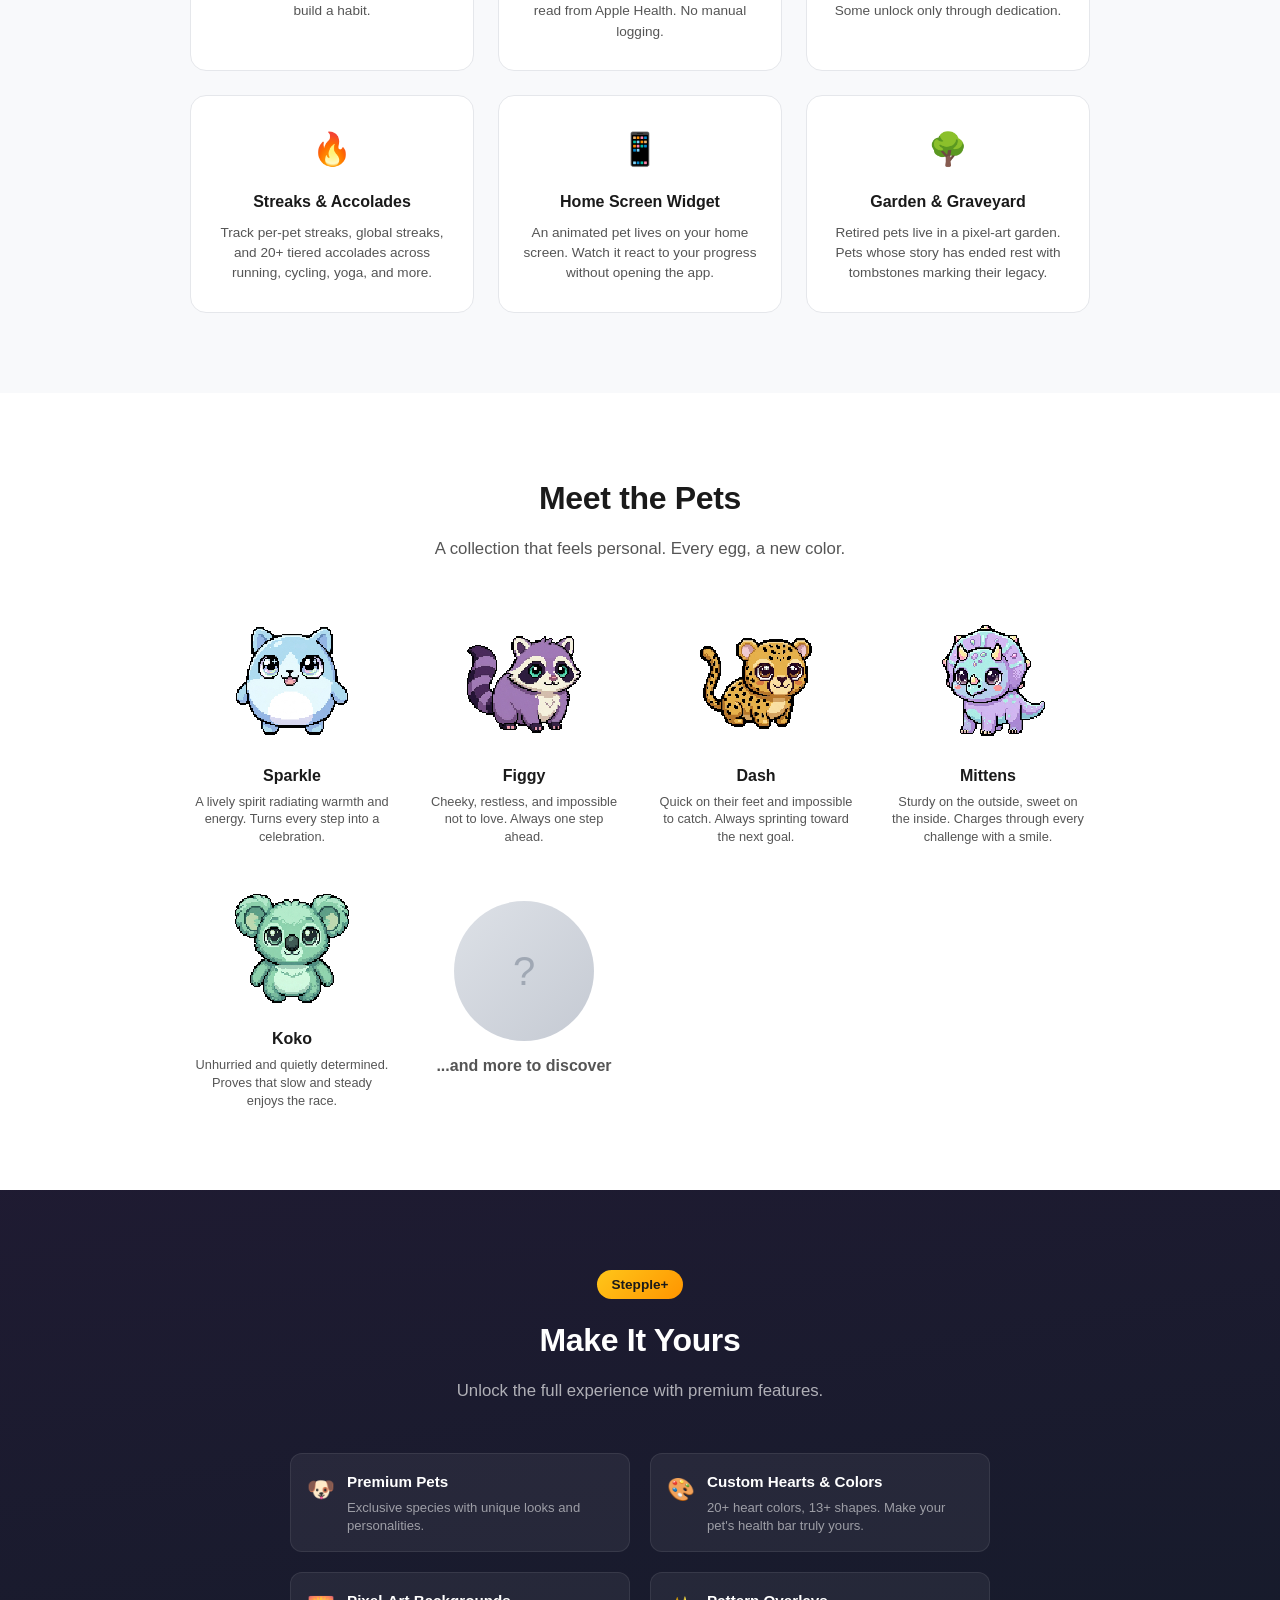
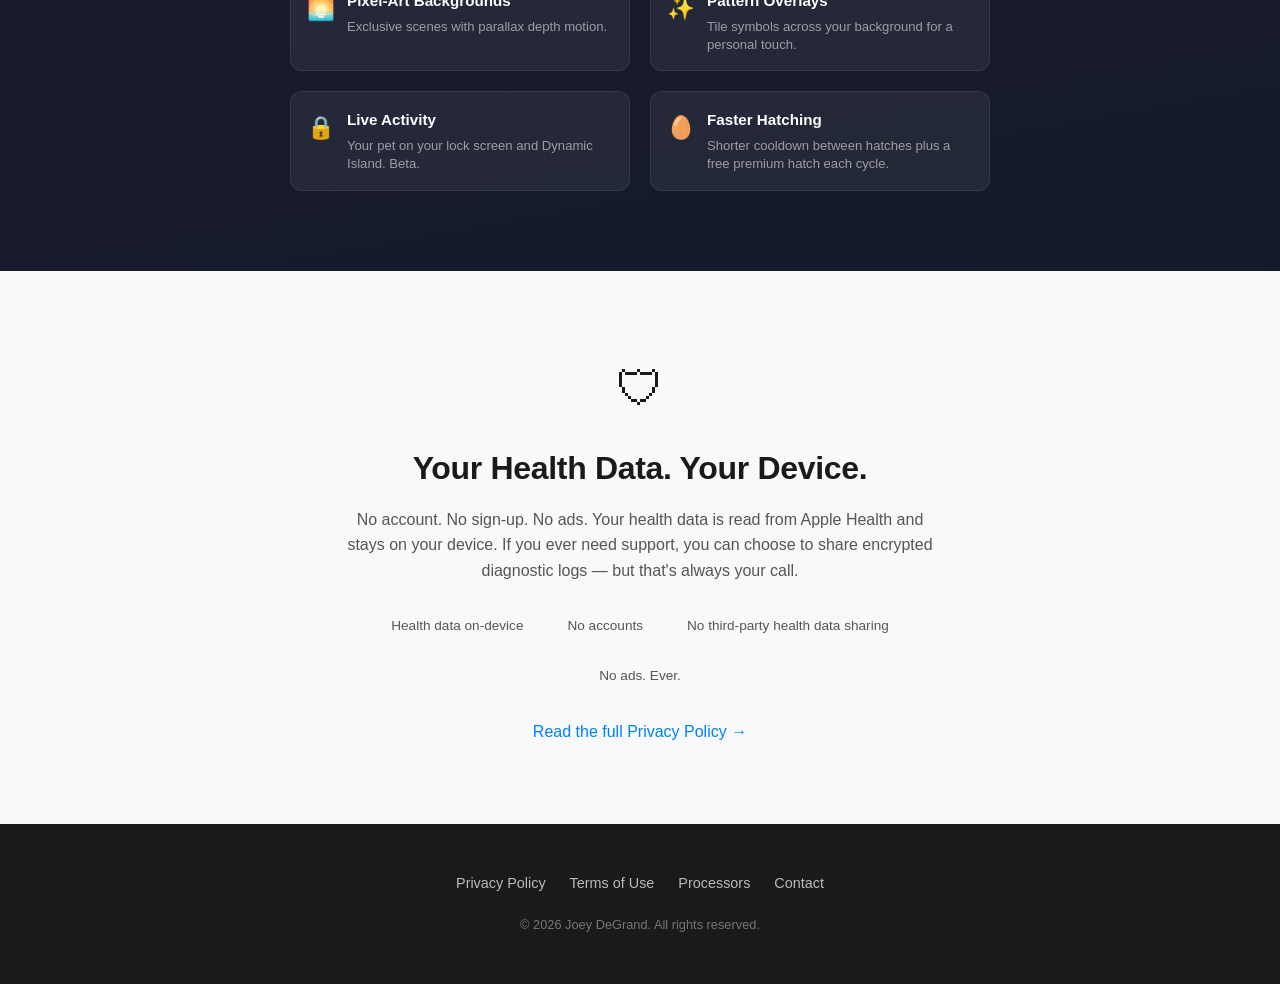
==== commit e767590d: "wording updates" ====
--- a/index.html
+++ b/index.html
@@ -51,7 +51,7 @@
         <svg viewBox="0 0 24 24" xmlns="http://www.w3.org/2000/svg"><path d="M18.71 19.5c-.83 1.24-1.71 2.45-3.05 2.47-1.34.03-1.77-.79-3.29-.79-1.53 0-2 .77-3.27.82-1.31.05-2.3-1.32-3.14-2.53C4.25 17 2.94 12.45 4.7 9.39c.87-1.52 2.43-2.48 4.12-2.51 1.28-.02 2.5.87 3.29.87.78 0 2.26-1.07 3.8-.91.65.03 2.47.26 3.64 1.98-.09.06-2.17 1.28-2.15 3.81.03 3.02 2.65 4.03 2.68 4.04-.03.07-.42 1.44-1.38 2.83M13 3.5c.73-.83 1.94-1.46 2.94-1.5.13 1.17-.34 2.35-1.04 3.19-.69.85-1.83 1.51-2.95 1.42-.15-1.15.41-2.35 1.05-3.11z"/></svg>
         Coming Soon on the App Store
       </a>
-      <p class="tagline">Even a walk around the block is enough.</p>
+      <p class="tagline">A walk, a run, a workout — it all counts.</p>
     </div>
   </section>
 
@@ -74,7 +74,7 @@
         <div class="step">
           <div class="step-number">3</div>
           <h3>Thrive</h3>
-          <p>Meet your goal and your pet gains hearts. Miss a day and they lose some — but a solid walk tomorrow brings them right back.</p>
+          <p>Meet your goal and your pet gains hearts. Miss a day and they lose some — but get moving tomorrow and they bounce right back.</p>
         </div>
       </div>
     </div>
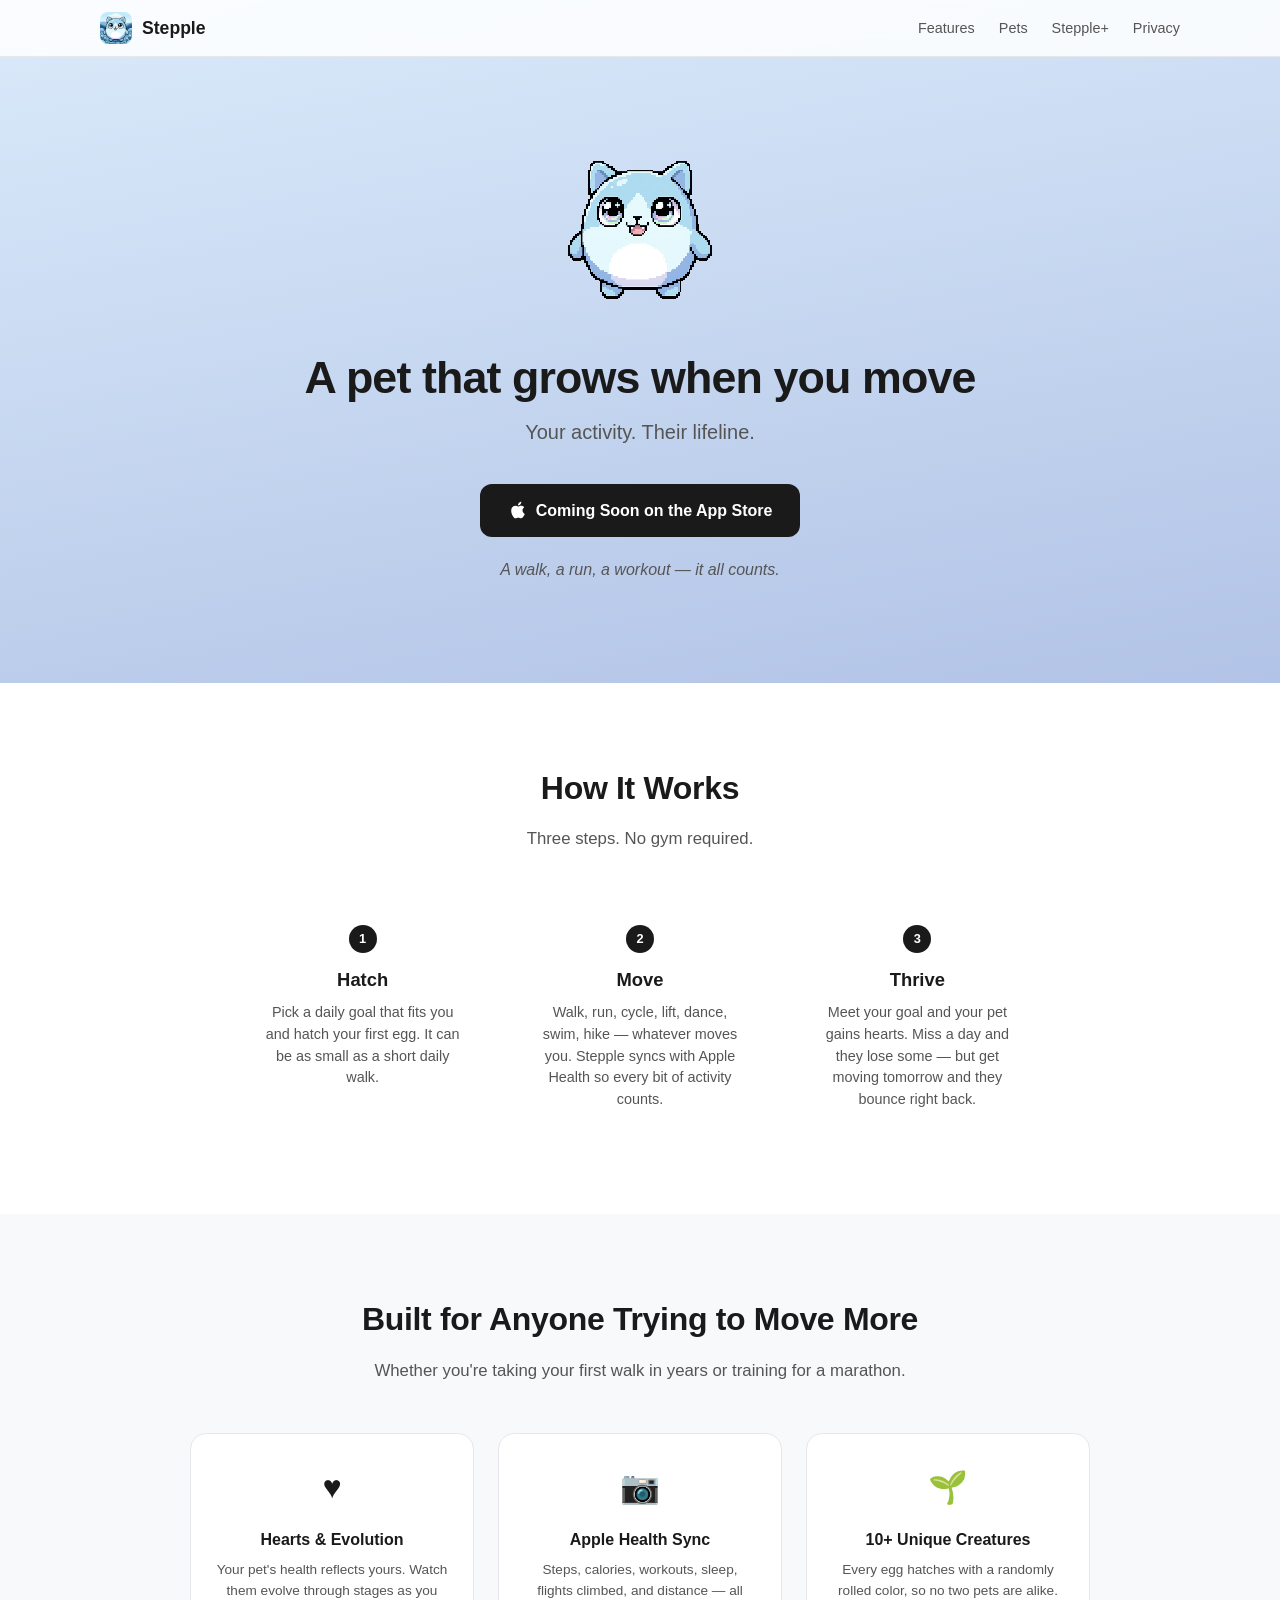
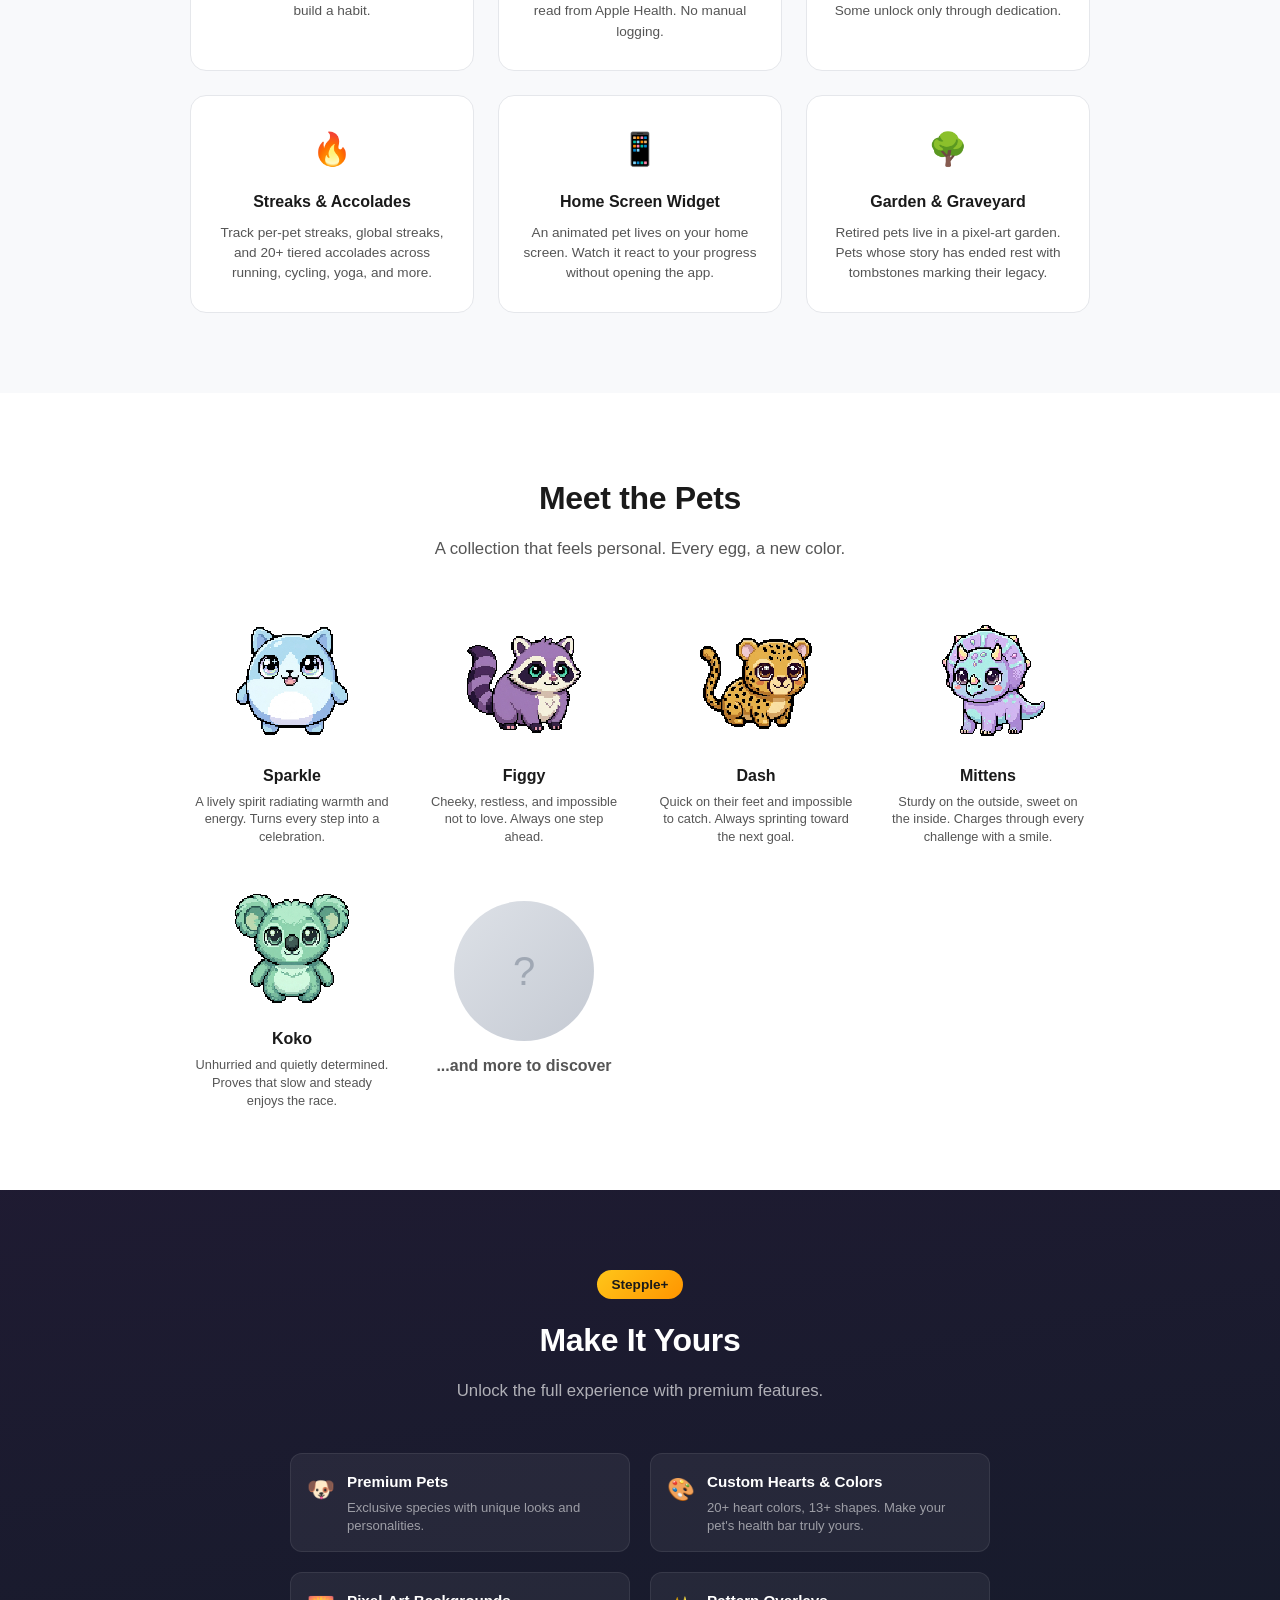
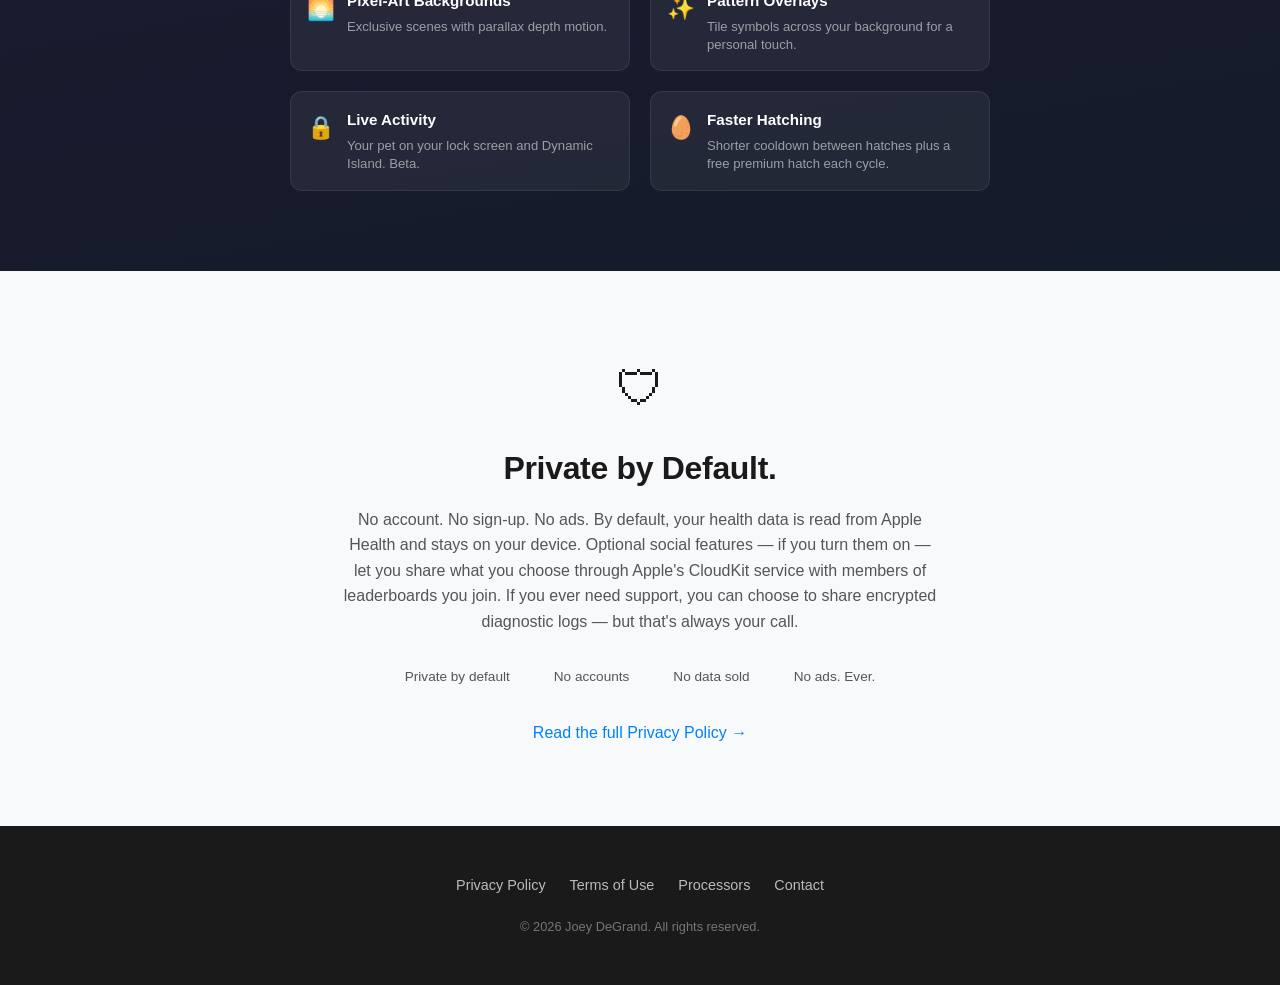
==== commit 2f39eb35: "policy updates and leaderboard associations" ====
--- a/index.html
+++ b/index.html
@@ -4,11 +4,11 @@
   <meta charset="UTF-8" />
   <meta name="viewport" content="width=device-width, initial-scale=1.0" />
   <title>Stepple — A pet that grows when you move</title>
-  <meta name="description" content="Stepple is the little pet that grows when you move. Hatch an egg, set a daily calorie goal, and watch your pet thrive as you stay active. Coming soon to the App Store." />
+  <meta name="description" content="Stepple is the little pet that grows when you move. Hatch an egg, pick a daily goal that fits you, and watch your pet thrive as you stay active. Coming soon to the App Store." />
 
   <!-- Open Graph -->
   <meta property="og:title" content="Stepple — A pet that grows when you move" />
-  <meta property="og:description" content="Hatch an egg, set a daily calorie goal, and watch your pet thrive as you stay active." />
+  <meta property="og:description" content="Hatch an egg, pick a daily goal that fits you, and watch your pet thrive as you stay active." />
   <meta property="og:image" content="https://stepple.fit/assets/icon.png" />
   <meta property="og:url" content="https://stepple.fit" />
   <meta property="og:type" content="website" />
@@ -16,7 +16,7 @@
   <!-- Twitter Card -->
   <meta name="twitter:card" content="summary" />
   <meta name="twitter:title" content="Stepple — A pet that grows when you move" />
-  <meta name="twitter:description" content="Hatch an egg, set a daily calorie goal, and watch your pet thrive as you stay active." />
+  <meta name="twitter:description" content="Hatch an egg, pick a daily goal that fits you, and watch your pet thrive as you stay active." />
   <meta name="twitter:image" content="https://stepple.fit/assets/icon.png" />
 
   <link rel="icon" type="image/png" href="assets/icon.png" />
@@ -64,7 +64,7 @@
         <div class="step">
           <div class="step-number">1</div>
           <h3>Hatch</h3>
-          <p>Pick a daily calorie goal that fits where you are right now and hatch your first egg. It can be as small as a short daily walk.</p>
+          <p>Pick a daily goal that fits you and hatch your first egg. It can be as small as a short daily walk.</p>
         </div>
         <div class="step">
           <div class="step-number">2</div>
@@ -219,16 +219,17 @@
     <div class="container">
       <div class="privacy-callout">
         <div class="shield">&#128737;</div>
-        <h2 class="section-title">Your Health Data. Your Device.</h2>
+        <h2 class="section-title">Private by Default.</h2>
         <p style="color: var(--color-text-muted); margin-bottom: 8px;">
           No account. No sign-up. No ads.
-          Your health data is read from Apple Health and stays on your device.
+          By default, your health data is read from Apple Health and stays on your device.
+          Optional social features &mdash; if you turn them on &mdash; let you share what you choose through Apple's CloudKit service with members of leaderboards you join.
           If you ever need support, you can choose to share encrypted diagnostic logs &mdash; but that's always your call.
         </p>
         <div class="privacy-points">
-          <span class="privacy-point">Health data on-device</span>
+          <span class="privacy-point">Private by default</span>
           <span class="privacy-point">No accounts</span>
-          <span class="privacy-point">No third-party health data sharing</span>
+          <span class="privacy-point">No data sold</span>
           <span class="privacy-point">No ads. Ever.</span>
         </div>
         <a href="privacy.html">Read the full Privacy Policy &rarr;</a>
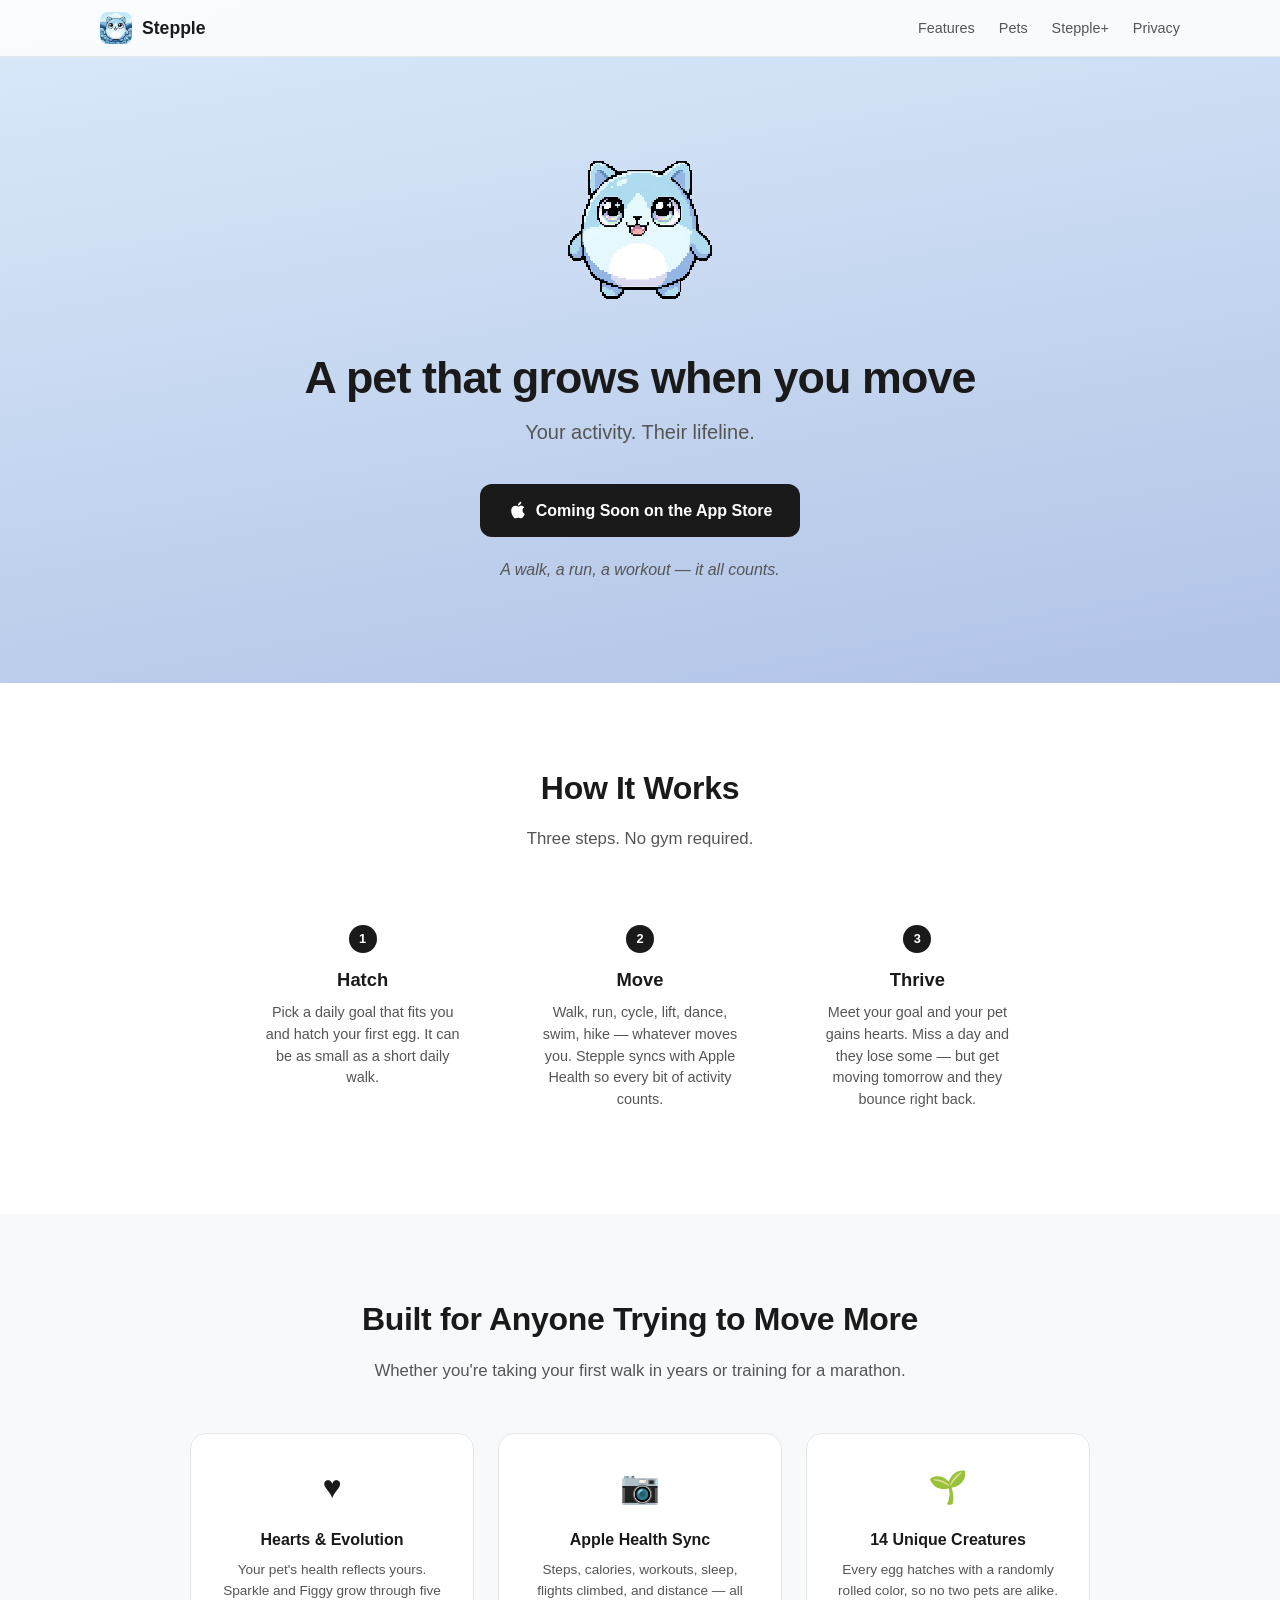
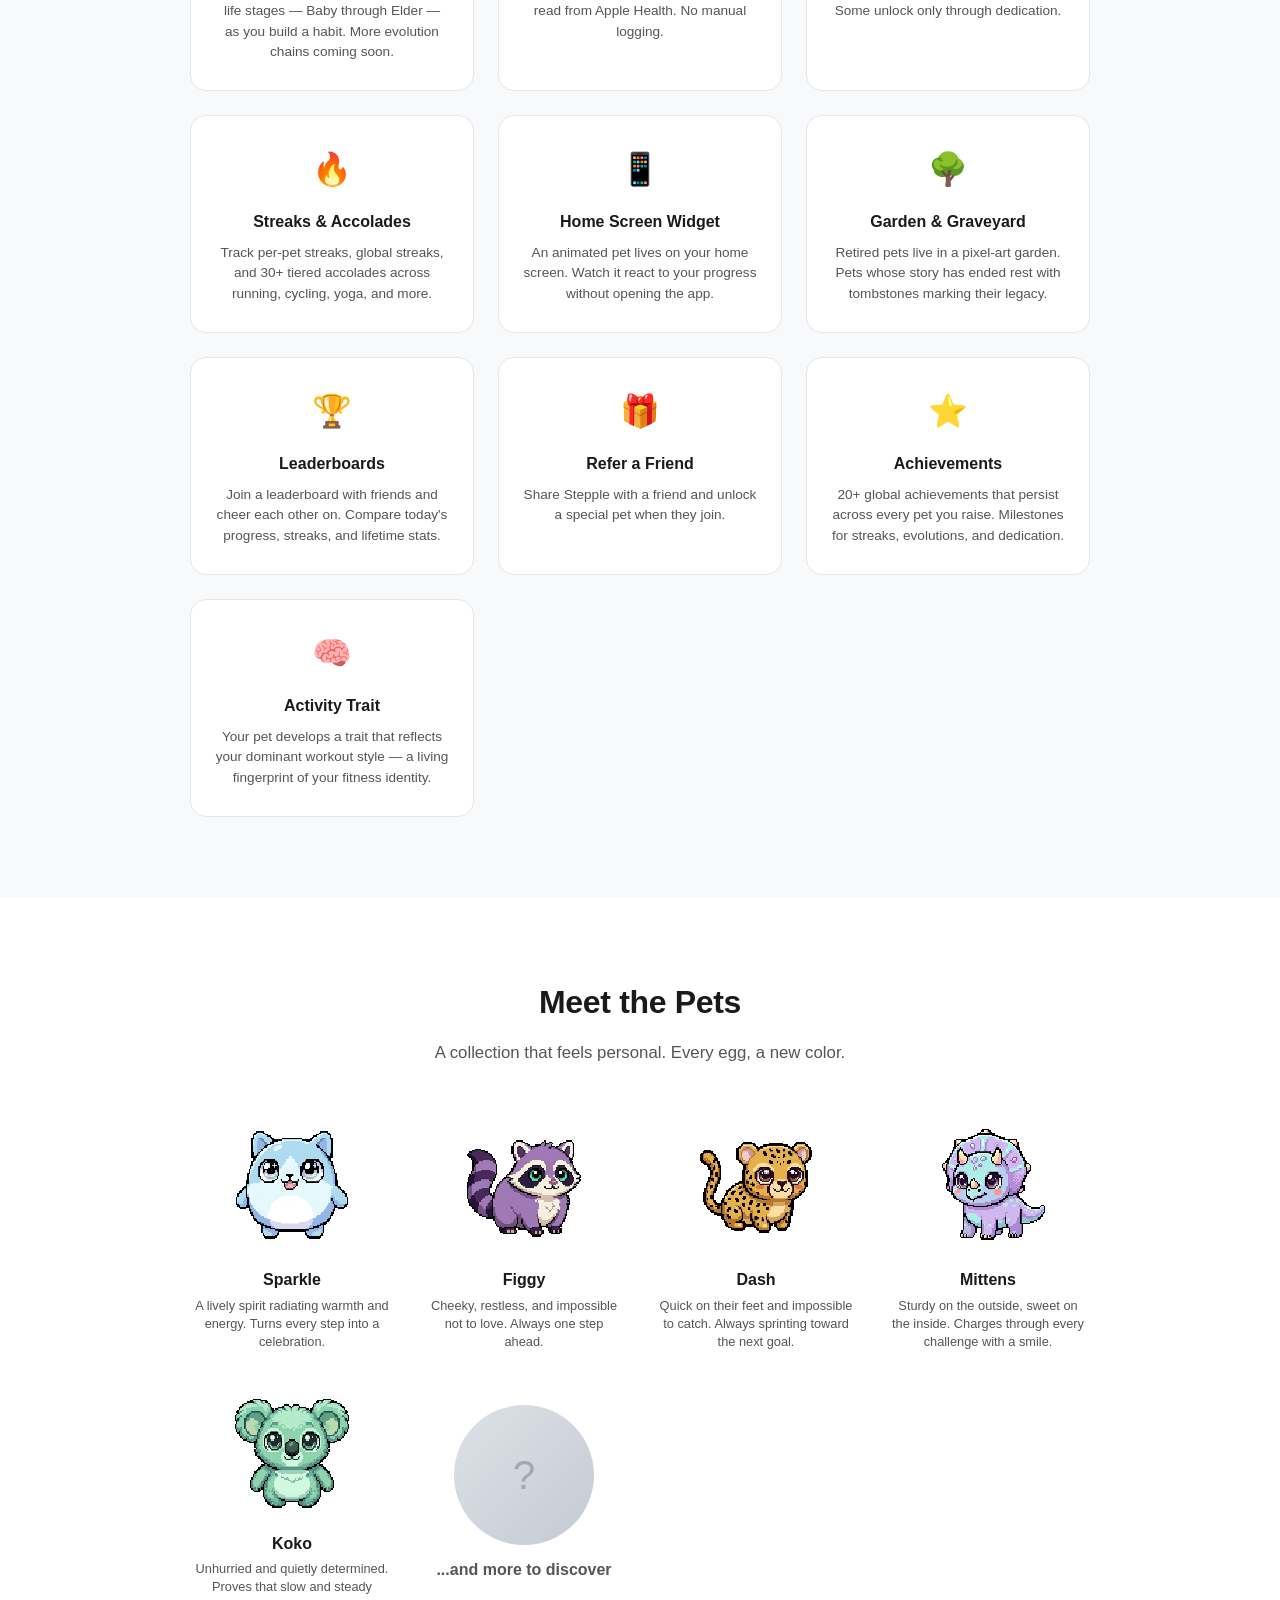
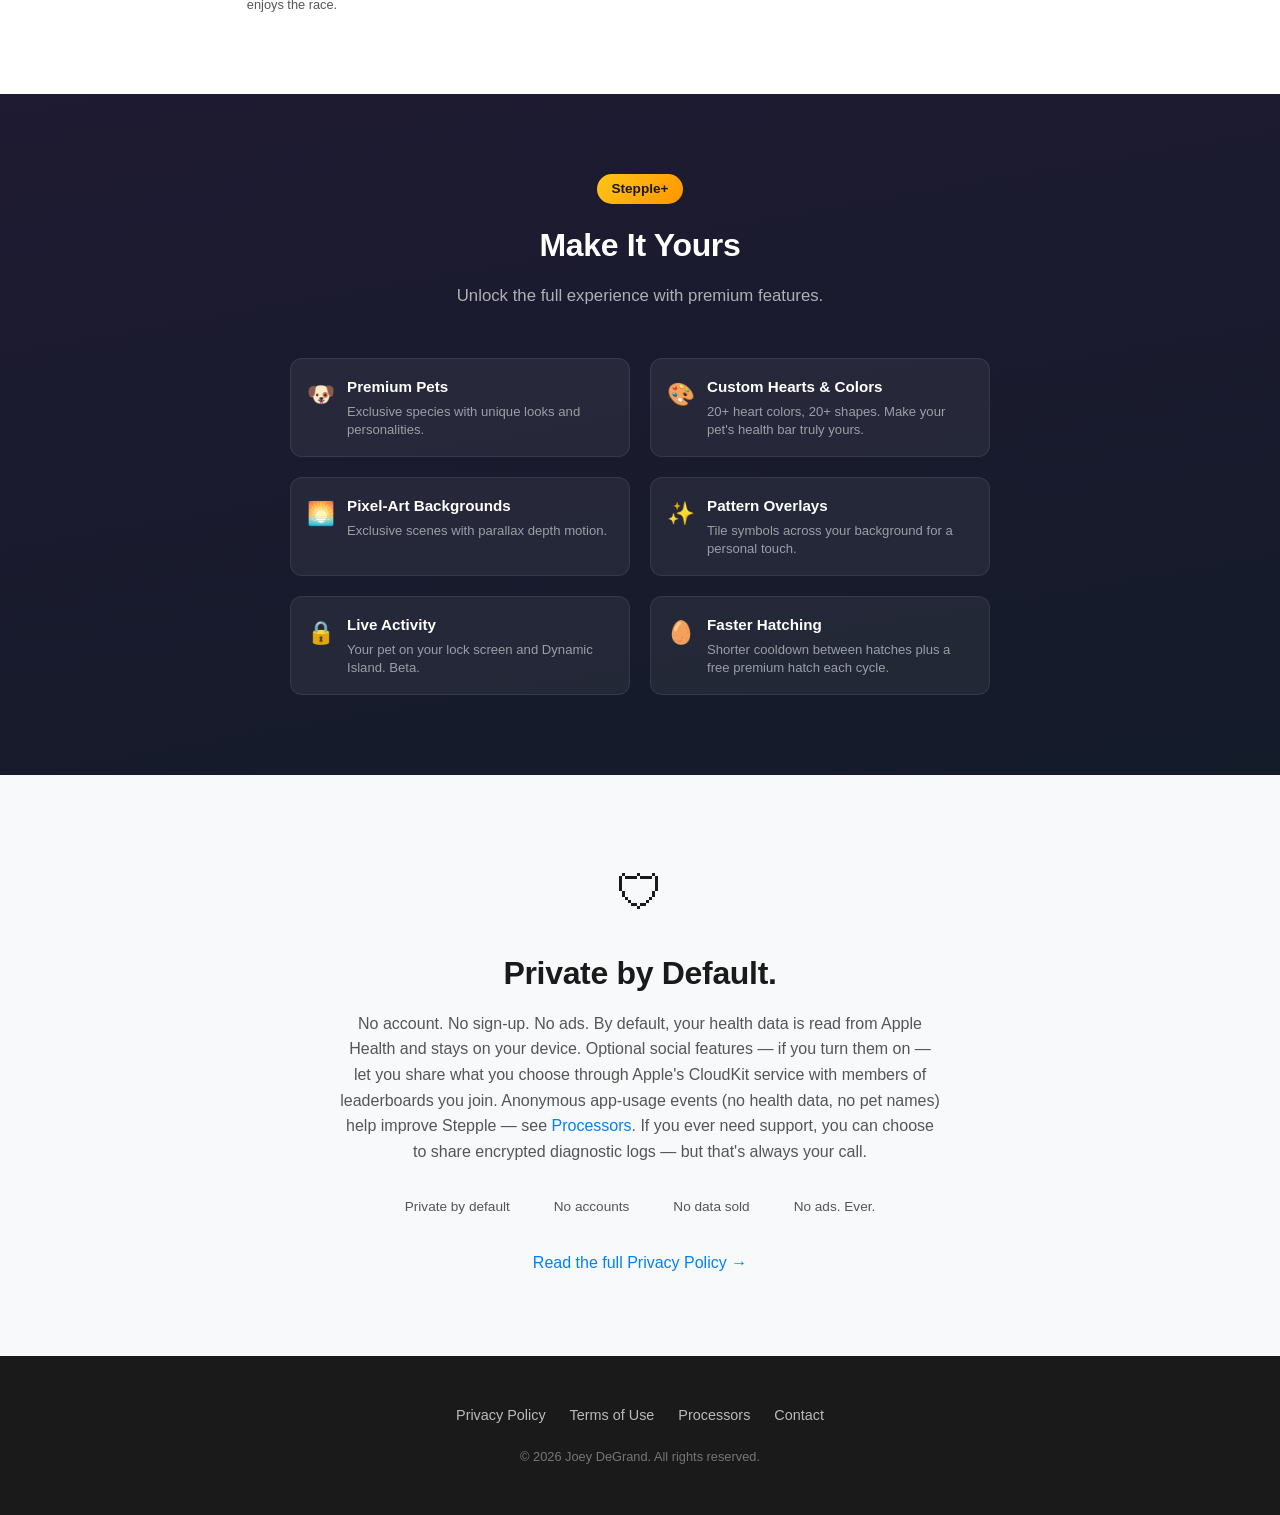
==== commit e2aead75: "updated terms and provacy" ====
--- a/index.html
+++ b/index.html
@@ -89,7 +89,7 @@
         <div class="feature-card">
           <div class="feature-icon">&#9829;</div>
           <h3>Hearts &amp; Evolution</h3>
-          <p>Your pet's health reflects yours. Watch them evolve through stages as you build a habit.</p>
+          <p>Your pet's health reflects yours. Sparkle and Figgy grow through five life stages — Baby through Elder — as you build a habit. More evolution chains coming soon.</p>
         </div>
         <div class="feature-card">
           <div class="feature-icon">&#128247;</div>
@@ -98,13 +98,13 @@
         </div>
         <div class="feature-card">
           <div class="feature-icon">&#127793;</div>
-          <h3>10+ Unique Creatures</h3>
+          <h3>14 Unique Creatures</h3>
           <p>Every egg hatches with a randomly rolled color, so no two pets are alike. Some unlock only through dedication.</p>
         </div>
         <div class="feature-card">
           <div class="feature-icon">&#128293;</div>
           <h3>Streaks &amp; Accolades</h3>
-          <p>Track per-pet streaks, global streaks, and 20+ tiered accolades across running, cycling, yoga, and more.</p>
+          <p>Track per-pet streaks, global streaks, and 30+ tiered accolades across running, cycling, yoga, and more.</p>
         </div>
         <div class="feature-card">
           <div class="feature-icon">&#128241;</div>
@@ -115,6 +115,26 @@
           <div class="feature-icon">&#127795;</div>
           <h3>Garden &amp; Graveyard</h3>
           <p>Retired pets live in a pixel-art garden. Pets whose story has ended rest with tombstones marking their legacy.</p>
+        </div>
+        <div class="feature-card">
+          <div class="feature-icon">&#127942;</div>
+          <h3>Leaderboards</h3>
+          <p>Join a leaderboard with friends and cheer each other on. Compare today's progress, streaks, and lifetime stats.</p>
+        </div>
+        <div class="feature-card">
+          <div class="feature-icon">&#127873;</div>
+          <h3>Refer a Friend</h3>
+          <p>Share Stepple with a friend and unlock a special pet when they join.</p>
+        </div>
+        <div class="feature-card">
+          <div class="feature-icon">&#11088;</div>
+          <h3>Achievements</h3>
+          <p>20+ global achievements that persist across every pet you raise. Milestones for streaks, evolutions, and dedication.</p>
+        </div>
+        <div class="feature-card">
+          <div class="feature-icon">&#129504;</div>
+          <h3>Activity Trait</h3>
+          <p>Your pet develops a trait that reflects your dominant workout style — a living fingerprint of your fitness identity.</p>
         </div>
       </div>
     </div>
@@ -179,7 +199,7 @@
           <span class="plus-feature-icon">&#127912;</span>
           <div>
             <h4>Custom Hearts &amp; Colors</h4>
-            <p>20+ heart colors, 13+ shapes. Make your pet's health bar truly yours.</p>
+            <p>20+ heart colors, 20+ shapes. Make your pet's health bar truly yours.</p>
           </div>
         </div>
         <div class="plus-feature">
@@ -224,6 +244,7 @@
           No account. No sign-up. No ads.
           By default, your health data is read from Apple Health and stays on your device.
           Optional social features &mdash; if you turn them on &mdash; let you share what you choose through Apple's CloudKit service with members of leaderboards you join.
+          Anonymous app-usage events (no health data, no pet names) help improve Stepple &mdash; see <a href="processors.html">Processors</a>.
           If you ever need support, you can choose to share encrypted diagnostic logs &mdash; but that's always your call.
         </p>
         <div class="privacy-points">
